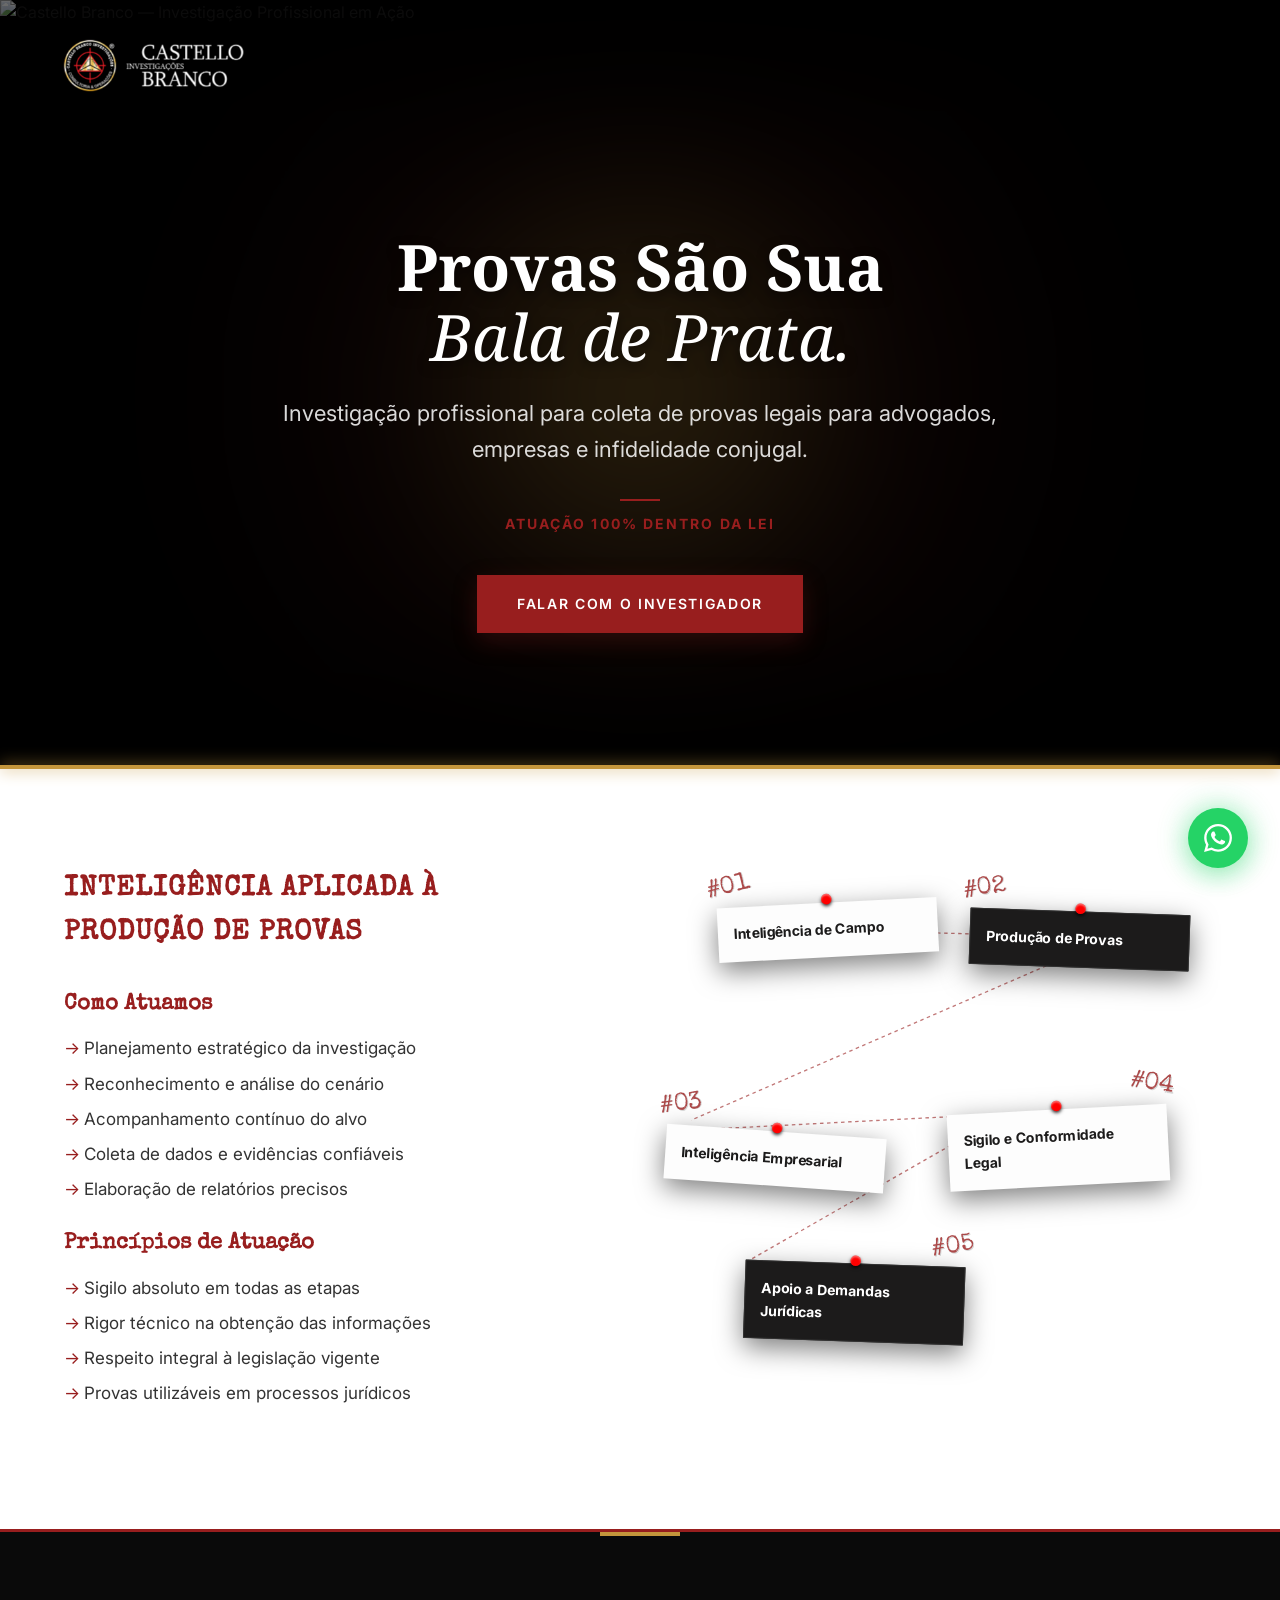
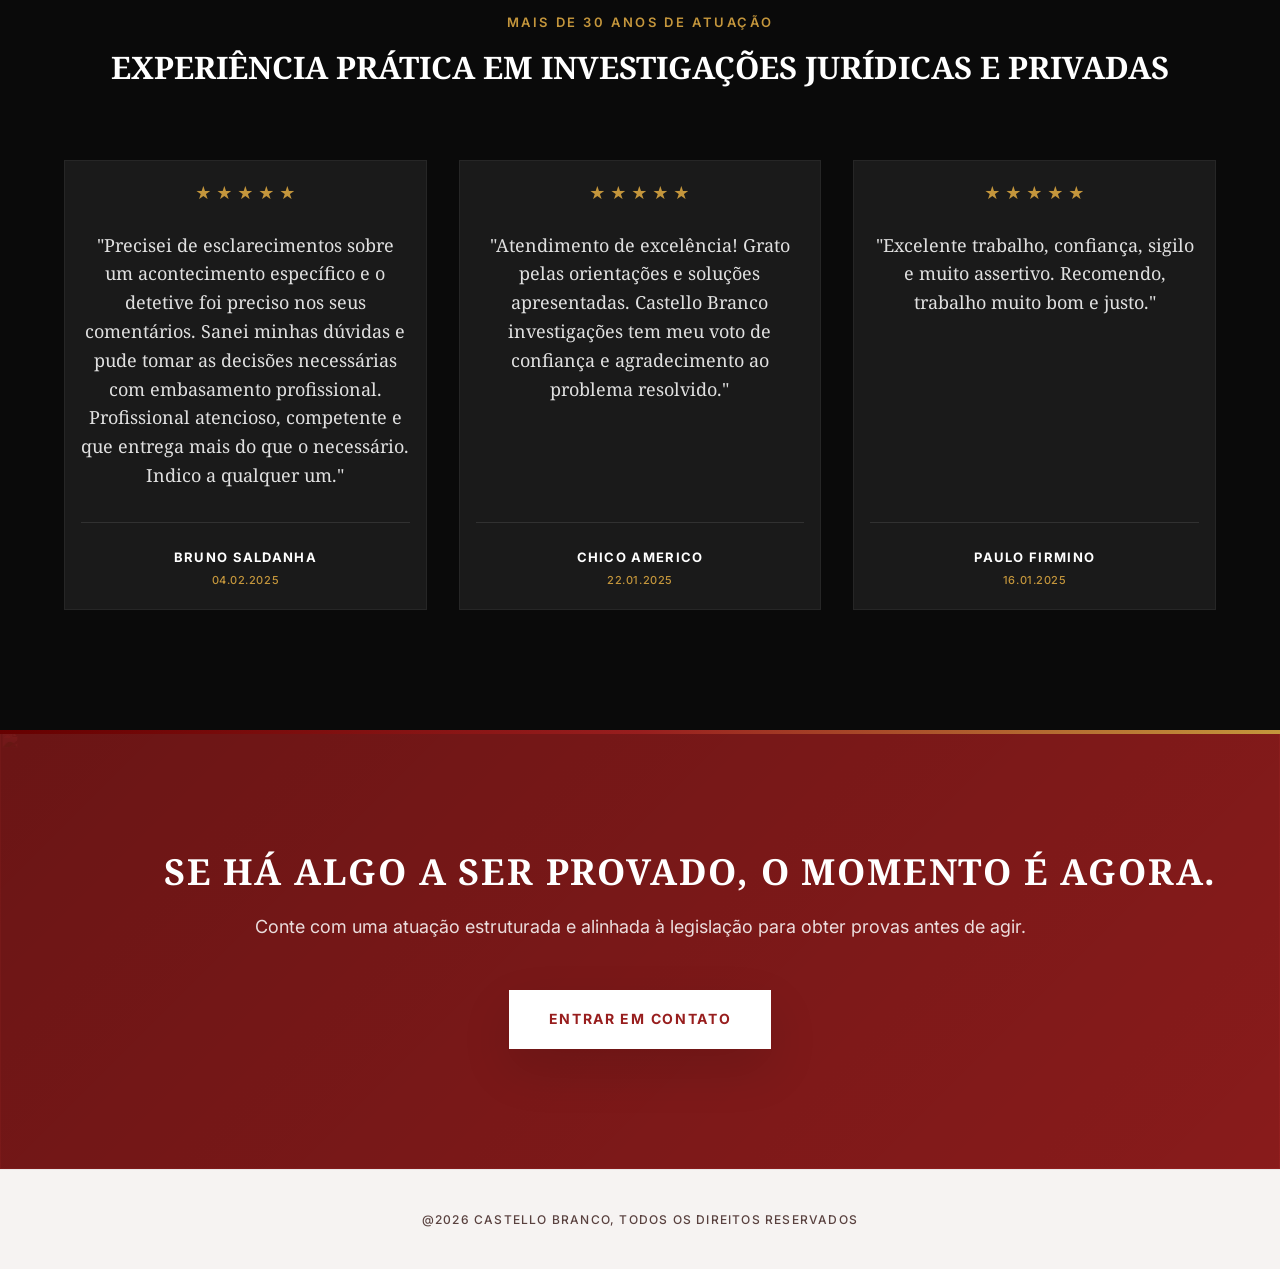
==== index.html @ 9b585720 "first commit" ====
<!DOCTYPE html>
<html lang="pt-BR">
<head>
  <meta charset="utf-8" />
  <meta name="viewport" content="width=device-width, initial-scale=1.0" />
  <title>Castle Branco — Detetive Particular</title>
  <meta name="description" content="Castle Branco — Investigações particulares com discrição, precisão e resultados. Detetive particular de alta performance." />

  <!-- Google Fonts -->
  <link rel="preconnect" href="https://fonts.googleapis.com" />
  <link rel="preconnect" href="https://fonts.gstatic.com" crossorigin />
  <link href="https://fonts.googleapis.com/css2?family=Noto+Serif:ital,wght@0,400;0,600;0,700;0,900;1,400;1,700&family=Inter:wght@400;500;600;700&family=Special+Elite&display=swap" rel="stylesheet" />

  <!-- Material Symbols -->
  <link href="https://fonts.googleapis.com/css2?family=Material+Symbols+Outlined:wght,FILL@100..700,0..1&display=swap" rel="stylesheet" />

  <!-- Favicon -->
  <link rel="icon" href="assets/images/Favicon.png" type="image/png" />

  <!-- Design System CSS -->
  <link rel="stylesheet" href="index.css" />
</head>
<body>

  <!-- ═══════════════════════════════════════════════════════
       NAVIGATION
       ═══════════════════════════════════════════════════════ -->
  <nav class="nav" id="main-nav">
    <a href="#" class="nav__logo">
      <img src="assets/images/Logo (Branca).png" alt="Castello Branco Investigações" height="51">
    </a>
  </nav>

  <!-- ═══════════════════════════════════════════════════════
       SEÇÃO 1 — HERO
       ═══════════════════════════════════════════════════════ -->
  <header class="hero" id="hero">
    <!-- Background Image -->
    <div class="hero__bg">
      <img 
        src="assets/images/Hero Gif.gif" 
        alt="Castello Branco — Investigação Profissional em Ação" 
      />
      <div class="hero__bg-gradient"></div>
    </div>

    <div class="hero__content">
      <div class="hero__glow"></div>
      <h1 class="hero__title">
        Provas São Sua<br/>
        <em>Bala de Prata.</em>
      </h1>

      <p class="hero__subtitle">
        Investigação profissional para coleta de provas legais para advogados, 
        empresas e infidelidade conjugal.
      </p>

      <div class="hero__disclaimer">
        <div class="hero__disclaimer-line"></div>
        <span class="hero__disclaimer-text">ATUAÇÃO 100% DENTRO DA LEI</span>
      </div>

      <div class="hero__actions">
        <a href="https://api.whatsapp.com/send?phone=5521999107007" target="_blank" class="btn btn--primary" id="hero-cta-primary">FALAR COM O INVESTIGADOR</a>
      </div>
    </div>
  </header>
  
  <div class="section-divider--gold section-divider"></div>

  <section class="solution" id="solution">
    <div class="container solution__container">
      <div class="solution__split">
        <!-- Left: Text Content -->
        <div class="solution__content reveal">
          <h2 class="solution__title-alt">Inteligência Aplicada à Produção de Provas</h2>
          
          <div class="solution__service-group">
            <h3 class="solution__subtitle">Como Atuamos</h3>
            <ul class="solution__list">
              <li>Planejamento estratégico da investigação</li>
              <li>Reconhecimento e análise do cenário</li>
              <li>Acompanhamento contínuo do alvo</li>
              <li>Coleta de dados e evidências confiáveis</li>
              <li>Elaboração de relatórios precisos</li>
            </ul>
          </div>

          <div class="solution__service-group">
            <h3 class="solution__subtitle">Princípios de Atuação</h3>
            <ul class="solution__list">
              <li>Sigilo absoluto em todas as etapas</li>
              <li>Rigor técnico na obtenção das informações</li>
              <li>Respeito integral à legislação vigente</li>
              <li>Provas utilizáveis em processos jurídicos</li>
            </ul>
          </div>
        </div>

        <!-- Right: Scaled Murder Board -->
        <div class="solution__board-wrapper reveal reveal-delay-1">
          <div class="murder-board murder-board--mini">
            <!-- Connecting Strings (SVG) -->
            <!-- Connecting Strings (SVG) -->
            <svg class="murder-board__svg">
              <line x1="20%" y1="50px" x2="80%" y2="60px" />  <!-- #01 -> #02 -->
              <line x1="80%" y1="60px" x2="-5%" y2="280px" /> <!-- #02 -> #03 (Approximating Card 3) -->
              <line x1="-5%" y1="280px" x2="60%" y2="260px" /> <!-- #03 -> #04 (Approximating Card 4) -->
              <line x1="60%" y1="260px" x2="10%" y2="430px" /> <!-- #04 -> #05 (Approximating Card 5) -->
            </svg>

            <!-- Evidence Card 1 -->
            <article class="evidence-card card-1">
              <div class="evidence-card__number">#01</div>
              <div class="evidence-card__pin"></div>
              <h3 class="feature-card__title">Inteligência de Campo</h3>
            </article>

            <!-- Evidence Card 2 -->
            <article class="evidence-card card-2 evidence-card--dark">
              <div class="evidence-card__number">#02</div>
              <div class="evidence-card__pin"></div>
              <h3 class="feature-card__title">Produção de Provas</h3>
            </article>

            <!-- Evidence Card 3 -->
            <article class="evidence-card card-3">
              <div class="evidence-card__number">#03</div>
              <div class="evidence-card__pin"></div>
              <h3 class="feature-card__title">Inteligência Empresarial</h3>
            </article>

            <!-- Evidence Card 4 -->
            <article class="evidence-card card-4">
              <div class="evidence-card__number">#04</div>
              <div class="evidence-card__pin"></div>
              <h3 class="feature-card__title">Sigilo e Conformidade Legal</h3>
            </article>

            <!-- Evidence Card 5 -->
            <article class="evidence-card card-5 evidence-card--dark evidence-card--num-right">
              <div class="evidence-card__number">#05</div>
              <div class="evidence-card__pin"></div>
              <h3 class="feature-card__title">Apoio a Demandas Jurídicas</h3>
            </article>
          </div>
        </div>
      </div>
    </div>
  </section>

  <!-- ═══════════════════════════════════════════════════════
       SEÇÃO 3 — PROVA SOCIAL
       ═══════════════════════════════════════════════════════ -->
  <section class="social-proof" id="social-proof">
    <div class="container">
      <header class="social-proof__header reveal">
        <span class="social-proof__eyebrow">MAIS DE 30 ANOS DE ATUAÇÃO</span>
        <h2 class="social-proof__title">EXPERIÊNCIA PRÁTICA EM INVESTIGAÇÕES JURÍDICAS E PRIVADAS</h2>
      </header>

      <div class="social-proof__grid" id="testimonial-grid">
        <!-- Testimonial 1 -->
        <article class="testimonial-card">
          <div class="testimonial-card__stars">
            <span class="testimonial-card__star">★</span>
            <span class="testimonial-card__star">★</span>
            <span class="testimonial-card__star">★</span>
            <span class="testimonial-card__star">★</span>
            <span class="testimonial-card__star">★</span>
          </div>
          <blockquote class="testimonial-card__quote">
            "Precisei de esclarecimentos sobre um acontecimento específico e o detetive foi preciso nos seus comentários. Sanei minhas dúvidas e pude tomar as decisões necessárias com embasamento profissional. Profissional atencioso, competente e que entrega mais do que o necessário. Indico a qualquer um."
          </blockquote>
          <footer class="testimonial-card__author">
            <div class="testimonial-card__name">BRUNO SALDANHA</div>
            <div class="testimonial-card__role">04.02.2025</div>
          </footer>
        </article>

        <!-- Testimonial 2 -->
        <article class="testimonial-card">
          <div class="testimonial-card__stars">
            <span class="testimonial-card__star">★</span>
            <span class="testimonial-card__star">★</span>
            <span class="testimonial-card__star">★</span>
            <span class="testimonial-card__star">★</span>
            <span class="testimonial-card__star">★</span>
          </div>
          <blockquote class="testimonial-card__quote">
            "Atendimento de excelência! Grato pelas orientações e soluções apresentadas. Castello Branco investigações tem meu voto de confiança e agradecimento ao problema resolvido."
          </blockquote>
          <footer class="testimonial-card__author">
            <div class="testimonial-card__name">CHICO AMERICO</div>
            <div class="testimonial-card__role">22.01.2025</div>
          </footer>
        </article>

        <!-- Testimonial 3 -->
        <article class="testimonial-card">
          <div class="testimonial-card__stars">
            <span class="testimonial-card__star">★</span>
            <span class="testimonial-card__star">★</span>
            <span class="testimonial-card__star">★</span>
            <span class="testimonial-card__star">★</span>
            <span class="testimonial-card__star">★</span>
          </div>
          <blockquote class="testimonial-card__quote">
            "Excelente trabalho, confiança, sigilo e muito assertivo. Recomendo, trabalho muito bom e justo."
          </blockquote>
          <footer class="testimonial-card__author">
            <div class="testimonial-card__name">PAULO FIRMINO</div>
            <div class="testimonial-card__role">16.01.2025</div>
          </footer>
        </article>
      </div>
    </div>
  </section>

  <!-- ═══════════════════════════════════════════════════════
       SEÇÃO 4 — CTA
       ═══════════════════════════════════════════════════════ -->
  <section class="cta" id="cta">
    <div class="cta__bg">
      <img 
        src="assets/hero-detective.png" 
        alt="" 
        aria-hidden="true" 
      />
    </div>
    <div class="cta__content reveal">
      <h2 class="cta__title">
        SE HÁ ALGO A SER PROVADO, O MOMENTO É AGORA.
      </h2>
      <p class="cta__subtitle body-lg">
        Conte com uma atuação estruturada e alinhada à legislação para obter provas antes de agir.
      </p>
      <a href="https://api.whatsapp.com/send?phone=5521999107007" target="_blank" class="btn btn--white" id="cta-initiate-btn">
        ENTRAR EM CONTATO
      </a>
    </div>
  </section>

  <!-- ═══════════════════════════════════════════════════════
       FOOTER
       ═══════════════════════════════════════════════════════ -->
  <div class="custom-cursor" id="custom-cursor">
    <div class="custom-cursor__dot"></div>
  </div>

  <footer class="footer">
    <div class="container">
      <div class="footer__inner">
        <div class="footer__copy">
          @2026 CASTELLO BRANCO, TODOS OS DIREITOS RESERVADOS
        </div>
      </div>
    </div>
  </footer>

  <!-- ═══════════════════════════════════════════════════════
       WHATSAPP FLOAT
       ═══════════════════════════════════════════════════════ -->
  <a href="https://api.whatsapp.com/send?phone=5521999107007" target="_blank" class="whatsapp-float" id="whatsapp-btn" aria-label="Contato via WhatsApp">
    <div class="whatsapp-float__glow"></div>
    <div class="whatsapp-float__btn">
      <svg viewBox="0 0 24 24">
        <path d="M17.472 14.382c-.297-.149-1.758-.867-2.03-.967-.273-.099-.471-.148-.67.15-.197.297-.767.966-.94 1.164-.173.199-.347.223-.644.075-.297-.15-1.255-.463-2.39-1.475-.883-.788-1.48-1.761-1.653-2.059-.173-.297-.018-.458.13-.606.134-.133.298-.347.446-.52.149-.174.198-.298.298-.497.099-.198.05-.371-.025-.52-.075-.149-.669-1.612-.916-2.207-.242-.579-.487-.5-.669-.51-.173-.008-.371-.01-.57-.01-.198 0-.52.074-.792.372-.272.297-1.04 1.016-1.04 2.479 0 1.462 1.065 2.875 1.213 3.074.149.198 2.096 3.2 5.077 4.487.709.306 1.262.489 1.694.625.712.227 1.36.195 1.871.118.571-.085 1.758-.719 2.006-1.413.248-.694.248-1.289.173-1.413-.074-.124-.272-.198-.57-.347m-5.421 7.403h-.004a9.87 9.87 0 01-5.031-1.378l-.361-.214-3.741.982.998-3.648-.235-.374a9.86 9.86 0 01-1.51-5.26c.001-5.45 4.436-9.884 9.888-9.884 2.64 0 5.122 1.03 6.988 2.898a9.825 9.825 0 012.893 6.994c-.003 5.45-4.437 9.884-9.885 9.884m8.413-18.297A11.815 11.815 0 0012.05 0C5.495 0 .16 5.335.157 11.892c0 2.096.547 4.142 1.588 5.945L.057 24l6.305-1.654a11.882 11.882 0 005.683 1.448h.005c6.554 0 11.89-5.335 11.893-11.893a11.821 11.821 0 00-3.48-8.413z"/>
      </svg>
    </div>
  </a>

  <!-- ═══════════════════════════════════════════════════════
       JAVASCRIPT — Scroll Reveal & Nav Shrink
       ═══════════════════════════════════════════════════════ -->
  <script>
    // ── Scroll Reveal (IntersectionObserver) ─────────────────
    const revealElements = document.querySelectorAll('.reveal');

    const revealObserver = new IntersectionObserver((entries) => {
      entries.forEach(entry => {
        if (entry.isIntersecting) {
          entry.target.classList.add('revealed');
          revealObserver.unobserve(entry.target);
        }
      });
    }, {
      threshold: 0.15,
      rootMargin: '0px 0px -60px 0px'
    });

    revealElements.forEach(el => revealObserver.observe(el));

    // ── Navbar behavior: Static at top ────────────────────────
    // Logic removed as per request to keep logo fixed at top of page body.
    // ── Custom Cursor Logic ──────────────────────────────────
    const cursor = document.getElementById('custom-cursor');
    const interactiveElements = document.querySelectorAll('a, button, .testimonial-card');

    document.addEventListener('mousemove', (e) => {
      cursor.style.left = e.clientX + 'px';
      cursor.style.top = e.clientY + 'px';
    });

    interactiveElements.forEach(el => {
      el.addEventListener('mouseenter', () => cursor.classList.add('active'));
      el.addEventListener('mouseleave', () => cursor.classList.remove('active'));
    });
  </script>

</body>
</html>
---- index.css ----
/* ═══════════════════════════════════════════════════════════
   CASTLE BRANCO — Elite Investigation System
   Design Tokens · Utilities · Components · Animations
   ═══════════════════════════════════════════════════════════ */

/* ── Google Fonts ─────────────────────────────────────────── */
@import url('https://fonts.googleapis.com/css2?family=Noto+Serif:ital,wght@0,400;0,600;0,700;0,900;1,400;1,700&family=Inter:wght@400;500;600;700&display=swap');

/* ── CSS Custom Properties (Design Tokens) ────────────────── */
:root {
  /* Surface & Background */
  --surface:                 #fcf9f8;
  --surface-dim:             #dcd9d9;
  --surface-bright:          #fcf9f8;
  --surface-container-lowest:#ffffff;
  --surface-container-low:   #f6f3f2;
  --surface-container:       #f0eded;
  --surface-container-high:  #eae7e7;
  --surface-container-highest:#e5e2e1;
  --background:              #fcf9f8;

  /* On-Surface */
  --on-surface:              #1c1b1b;
  --on-surface-variant:      #59413f;
  --on-background:           #1c1b1b;

  /* Inverse */
  --inverse-surface:         #313030;
  --inverse-on-surface:      #f3f0ef;
  --inverse-primary:         #ffb3ac;

  /* Outline */
  --outline:                 #8c706e;
  --outline-variant:         #e0bfbb;

  /* Primary */
  --primary:                 #76000a;
  --on-primary:              #ffffff;
  --primary-container:       #981e1e;
  --on-primary-container:    #ffaaa2;
  --surface-tint:            #ae2f2c;

  /* Secondary (Gold) */
  --secondary:               #7c5800;
  --on-secondary:            #ffffff;
  --secondary-container:     #fdca6a;
  --on-secondary-container:  #765300;
  --gold-accent:             #C4963C;

  /* Tertiary */
  --tertiary:                #730b05;
  --on-tertiary:             #ffffff;
  --tertiary-container:      #942519;
  --on-tertiary-container:   #ffab9e;
  --tertiary-deep:           #660000;

  /* Error */
  --error:                   #ba1a1a;
  --on-error:                #ffffff;

  /* Typography */
  --font-serif:              'Noto Serif', Georgia, serif;
  --font-sans:               'Inter', system-ui, -apple-system, sans-serif;

  /* Spacing */
  --base:                    8px;
  --section-gap:             80px;
  --container-max:           1200px;
  --gutter:                  24px;
  --margin-sm:               16px;
  --margin-md:               32px;

  /* Shapes */
  --rounded-sm:              0.125rem;
  --rounded:                 0.25rem;
  --rounded-md:              0.375rem;
  --rounded-lg:              0.5rem;
  --rounded-xl:              0.75rem;
  --rounded-full:            9999px;

  /* Shadows */
  --shadow-card:             0 4px 20px rgba(0,0,0,0.05);
  --shadow-elevated:         0 8px 40px rgba(0,0,0,0.08);
  --shadow-hero:             0 20px 50px rgba(0,0,0,0.12);
}

/* ── Base Reset & Defaults ────────────────────────────────── */
*,
*::before,
*::after {
  margin: 0;
  padding: 0;
  box-sizing: border-box;
}

html {
  scroll-behavior: smooth;
  font-size: 16px;
  -webkit-font-smoothing: antialiased;
  -moz-osx-font-smoothing: grayscale;
}

body {
  font-family: var(--font-sans);
  font-size: 16px;
  font-weight: 400;
  line-height: 1.6;
  color: var(--on-background);
  background-color: var(--background);
  overflow-x: hidden;
}

img {
  max-width: 100%;
  height: auto;
  display: block;
}

a {
  text-decoration: none;
  color: inherit;
  transition: color 0.2s ease;
}

ul, ol {
  list-style: none;
}

/* ── Typography Scale ─────────────────────────────────────── */
.headline-xl {
  font-family: var(--font-serif);
  font-size: 48px;
  font-weight: 700;
  line-height: 1.2;
  letter-spacing: -0.02em;
}

.headline-lg {
  font-family: var(--font-serif);
  font-size: 32px;
  font-weight: 700;
  line-height: 1.3;
  letter-spacing: -0.01em;
}

.headline-md {
  font-family: var(--font-serif);
  font-size: 24px;
  font-weight: 600;
  line-height: 1.4;
}

.body-lg {
  font-family: var(--font-sans);
  font-size: 18px;
  font-weight: 400;
  line-height: 1.6;
}

.body-md {
  font-family: var(--font-sans);
  font-size: 16px;
  font-weight: 400;
  line-height: 1.6;
}

.label-lg {
  font-family: var(--font-sans);
  font-size: 14px;
  font-weight: 600;
  line-height: 1.2;
  letter-spacing: 0.05em;
}

.label-md {
  font-family: var(--font-sans);
  font-size: 12px;
  font-weight: 500;
  line-height: 1.2;
}

/* ── Layout Container ─────────────────────────────────────── */
.container {
  width: 100%;
  max-width: var(--container-max);
  margin: 0 auto;
  padding: 0 var(--gutter);
}

/* ── Navigation ───────────────────────────────────────────── */
.nav {
  position: absolute; /* Static at the top, scrolls with page */
  top: 0;
  left: 0;
  width: 100%;
  z-index: 100;
  display: flex;
  align-items: center;
  justify-content: flex-start; /* Logo on the left */
  padding: 40px 64px;
  background: transparent;
  transition: all 0.4s cubic-bezier(0.4, 0, 0.2, 1);
  pointer-events: none;
}

.nav__logo {
  pointer-events: auto;
}



.nav__logo img {
  display: block;
  height: 51px; /* Increased size by 3px */
  width: auto;
  transition: height 0.3s ease;
}



/* ── Section Divider ──────────────────────────────────────── */
.section-divider {
  width: 100%;
  height: 4px; /* More height */
  background: var(--gold-accent); /* Solid gold for maximum visibility */
  opacity: 1;
  margin: 0;
  position: relative;
  z-index: 50; /* Higher z-index */
  box-shadow: 0 0 15px var(--gold-accent); /* Strong glow */
}

.section-divider--gold {
  background: var(--gold-accent);
}

/* ── HERO Section ─────────────────────────────────────────── */
.hero {
  position: relative;
  min-height: 85vh; /* Reduced height */
  display: flex;
  align-items: center;
  justify-content: center;
  padding-top: 100px;
  overflow: hidden;
  background: #000; /* Test: Black background */
}

.hero__bg {
  position: absolute;
  inset: 0;
  z-index: 0;
}

.hero__bg img {
  width: 100%;
  height: 100%;
  object-fit: cover;
  object-position: center 25%;
  opacity: 0.6; /* Increased visibility */
  filter: grayscale(40%) brightness(0.7); /* Subtle color depth and better contrast */
}

.hero__bg-gradient {
  position: absolute;
  inset: 0;
  background: linear-gradient(180deg, transparent 0%, #000 100%);
  z-index: 1;
}

.hero__content {
  position: relative;
  z-index: 10;
  max-width: 900px;
  margin: 0 auto;
  text-align: center;
  padding: 0 var(--gutter);
}

.hero__glow {
  position: absolute;
  top: 40%;
  left: 50%;
  transform: translate(-50%, -50%);
  width: 140%;
  height: 140%;
  background: radial-gradient(
    circle, 
    rgba(196, 150, 60, 0.22) 0%, 
    rgba(152, 30, 30, 0.05) 45%, 
    transparent 80%
  );
  pointer-events: none;
  z-index: -1;
  filter: blur(60px);
  animation: flame-flicker 4s infinite alternate ease-in-out;
}

@keyframes flame-flicker {
  0% { opacity: 0.6; transform: translate(-50%, -50%) scale(1); }
  30% { opacity: 0.9; transform: translate(-51%, -49%) scale(1.05); }
  60% { opacity: 0.5; transform: translate(-49%, -51%) scale(0.95); }
  100% { opacity: 0.8; transform: translate(-50%, -50%) scale(1.02); }
}

.hero__eyebrow {
  display: inline-block;
  font-family: var(--font-sans);
  font-size: 13px;
  font-weight: 600;
  letter-spacing: 0.3em;
  text-transform: uppercase;
  color: var(--primary);
  margin-bottom: 24px;
  opacity: 0;
  animation: fadeInUp 0.8s ease forwards;
  animation-delay: 0.2s;
}

.hero__title {
  font-family: var(--font-serif);
  font-size: clamp(32px, 5vw, 64px); /* Decreased size */
  font-weight: 700;
  line-height: 1.1;
  color: #ffffff; /* White for contrast */
  margin-bottom: 24px;
  opacity: 0;
  animation: fadeInUp 0.8s ease forwards;
  animation-delay: 0.4s;
  text-shadow: 0 4px 12px rgba(0,0,0,0.5);
}

.hero__title em {
  font-style: italic;
  font-weight: 400;
}

.hero__subtitle {
  max-width: 720px; /* Wider for larger font */
  margin: 0 auto 32px;
  font-family: var(--font-sans);
  font-size: 22px; /* Increased size */
  line-height: 1.6;
  color: rgba(255, 255, 255, 0.85);
  opacity: 0;
  animation: fadeInUp 0.8s ease forwards;
  animation-delay: 0.6s;
}

.hero__disclaimer {
  display: flex;
  flex-direction: column;
  align-items: center;
  gap: 12px;
  margin-bottom: 40px;
  opacity: 0;
  animation: fadeInUp 0.8s ease forwards;
  animation-delay: 0.7s;
}

.hero__disclaimer-line {
  width: 40px;
  height: 2px;
  background: var(--primary-container);
}

.hero__disclaimer-text {
  font-family: var(--font-sans);
  font-size: 14px; /* Increased size */
  font-weight: 700;
  letter-spacing: 0.15em;
  color: var(--primary-container);
  text-transform: uppercase;
}

.hero__actions {
  display: flex;
  justify-content: center;
  gap: 24px;
  flex-wrap: wrap;
  opacity: 0;
  animation: fadeInUp 0.8s ease forwards;
  animation-delay: 0.8s;
}

.hero__decorators {
  position: absolute;
  bottom: 80px;
  left: 50%;
  transform: translateX(-50%);
  display: flex;
  gap: 8px;
  opacity: 0.3;
  z-index: 10;
}

.hero__decorator-bar {
  width: 3px;
  background: var(--primary);
}

.hero__decorator-bar:nth-child(1) { height: 48px; }
.hero__decorator-bar:nth-child(2) { height: 32px; background: var(--outline); }
.hero__decorator-bar:nth-child(3) { height: 64px; }

/* ── Buttons ──────────────────────────────────────────────── */
.btn {
  display: inline-flex;
  align-items: center;
  justify-content: center;
  font-family: var(--font-sans);
  font-size: 14px;
  font-weight: 600;
  letter-spacing: 0.12em;
  text-transform: uppercase;
  padding: 18px 40px;
  border: none;
  cursor: pointer;
  transition: all 0.3s ease;
}

.btn--primary {
  background: var(--primary-container);
  color: var(--on-primary);
  box-shadow: 0 8px 24px rgba(152,30,30,0.25);
}

.btn--primary:hover {
  background: var(--primary);
  box-shadow: 0 12px 32px rgba(152,30,30,0.35);
  transform: translateY(-2px);
}

.btn--outline {
  background: transparent;
  color: var(--on-surface);
  border: 1px solid var(--outline);
}

.btn--outline:hover {
  background: var(--surface-container-high);
  border-color: var(--on-surface);
}

.btn--gold {
  background: var(--gold-accent);
  color: #ffffff;
  box-shadow: 0 8px 24px rgba(196,150,60,0.25);
}

.btn--gold:hover {
  background: var(--secondary);
  transform: translateY(-2px);
}

.btn--white {
  background: #ffffff;
  color: var(--primary-container);
  font-weight: 700;
  box-shadow: var(--shadow-hero);
}

.btn--white:hover {
  background: var(--surface-container);
  transform: translateY(-2px);
}

/* ── MURDER BOARD (Solution) Section ──────────────────────── */
.solution {
  padding: 80px 0;
  background: #ffffff; /* Switched to white per reference image */
  position: relative;
  overflow: hidden;
}

.solution__container {
  position: relative;
  z-index: 5;
}

.solution__split {
  display: grid;
  grid-template-columns: 1fr 1.2fr;
  gap: 60px;
  align-items: center;
}

.solution__content {
  padding-right: 40px;
}

.solution__title-alt {
  font-family: 'Special Elite', cursive; /* Match EVIDÊNCIA stamp font */
  font-size: 28px; /* Reduced by 4px */
  font-weight: 700;
  color: var(--primary-container);
  margin-bottom: 32px;
  text-transform: uppercase;
  letter-spacing: 1px;
}

.solution__service-group {
  margin-bottom: 24px;
}

.solution__subtitle {
  font-family: 'Special Elite', cursive; /* Match main title font */
  font-size: 22px; /* Increased by 3px */
  font-weight: 700;
  color: var(--primary-container);
  margin-bottom: 12px;
  display: flex;
  align-items: center;
  gap: 10px;
}

.solution__list {
  list-style: none;
  padding-left: 0;
}

.solution__list li {
  color: #333333; /* Dark grey for contrast on white background */
  font-size: 17px; /* Increased by 2px */
  margin-bottom: 8px;
  position: relative;
  padding-left: 20px;
}

.solution__list li::before {
  content: "→";
  position: absolute;
  left: 0;
  color: var(--primary-container);
}

.solution__board-wrapper {
  position: relative;
  height: 600px;
}

.murder-board--mini {
  height: 600px;
  transform: scale(0.88); /* Increased slightly as requested */
  transform-origin: center right;
}

.murder-board--mini .evidence-card {
  width: 250px;
  padding: 18px;
}

.murder-board--mini .feature-card__title {
  font-size: 16px;
}

/* Position overrides for MINI board layout */
.murder-board--mini .card-1 { top: 20px; left: 5%; }
.murder-board--mini .card-2 { top: 30px; right: 5%; }
.murder-board--mini .card-3 { top: 280px; left: -5%; }
.murder-board--mini .card-4 { top: 255px; left: 70%; transform: translateX(-50%) rotate(-3deg); }
.murder-board--mini .card-5 { top: 430px; left: 10%; transform: rotate(2deg); }

.murder-board--mini .card-4:hover {
  transform: translateX(-50%) scale(1.05) rotate(0deg) !important;
}

.evidence-card--num-right .evidence-card__number {
  left: auto !important;
  right: -10px !important;
}

/* STAMP EFFECT */
.stamp-evidence {
  position: absolute;
  bottom: 80px;
  right: -5%; /* Moved further right */
  font-family: 'Special Elite', cursive;
  font-size: 48px;
  color: #981E1E;
  border: 4px solid #981E1E;
  padding: 10px 20px;
  transform: rotate(12deg); /* Left up, Right down */
  opacity: 0.9;
  user-select: none;
  mix-blend-mode: multiply;
}

.stamp-drip {
  position: absolute;
  top: 100%;
  left: 20%;
  width: 4px;
  height: 40px;
  background: #981E1E;
  filter: blur(1px);
  opacity: 0.8;
  box-shadow: 20px 10px 0 #981E1E, 50px 5px 0 #981E1E;
}

.murder-board__svg {
  position: absolute;
  top: 0;
  left: 0;
  width: 100%;
  height: 100%;
  pointer-events: none;
  z-index: 1;
}

.murder-board__svg line {
  stroke: #981E1E; /* Red string color */
  stroke-width: 1.5;
  stroke-dasharray: 4;
  opacity: 0.6;
}

.evidence-card {
  position: absolute;
  background: #fdfdfd;
  padding: 24px;
  width: 280px;
  box-shadow: 0 10px 30px rgba(0,0,0,0.5), 0 0 0 1px rgba(255,255,255,0.05);
  z-index: 10;
  transition: transform 0.3s ease, z-index 0.3s ease;
  cursor: default;
}

.evidence-card:hover {
  transform: scale(1.05) rotate(0deg) !important;
  z-index: 50;
}

.evidence-card--dark {
  background: #1c1b1b;
  border: 1px solid #333;
}

.evidence-card--dark .feature-card__title,
.evidence-card--dark .feature-card__desc {
  color: #fff;
}

.evidence-card__pin {
  position: absolute;
  top: -10px;
  left: 50%;
  transform: translateX(-50%);
  width: 12px;
  height: 12px;
  background: #ff0000;
  border-radius: 50%;
  box-shadow: 0 2px 4px rgba(0,0,0,0.8), inset 0 2px 2px rgba(255,255,255,0.4);
  z-index: 15;
}

.evidence-card__number {
  position: absolute;
  top: -45px;
  left: -10px;
  font-family: 'Special Elite', cursive;
  font-size: 28px;
  color: var(--primary-container);
  opacity: 0.8;
  transform: rotate(-12deg);
  pointer-events: none;
  text-shadow: 1px 1px 0px rgba(0,0,0,0.2);
}

.evidence-clipping {
  position: absolute;
  background: #fff;
  padding: 12px;
  box-shadow: var(--shadow-elevated);
  z-index: 5;
  filter: sepia(0.15) contrast(1.1);
  transition: transform 0.3s ease;
}

.evidence-clipping img {
  display: block;
  width: 100%;
  height: auto;
}

/* Position overrides for the board layout */
.card-1 { top: 40px; left: 6%; transform: rotate(-3deg); }
.card-2 { top: 60px; right: 10%; transform: rotate(2deg); }
.card-3 { top: 320px; left: 4%; transform: rotate(4deg); } /* Further left */
.card-4 { top: 300px; left: 45%; transform: translateX(-50%) rotate(-3deg); } /* Synced rotation */

.card-4 .evidence-card__number {
  left: auto;
  right: -10px;
  transform: rotate(12deg);
}

.card-4:hover {
  transform: translateX(-50%) scale(1.05) rotate(0deg) !important;
}

.clipping-1 { 
  bottom: 40px; 
  right: -2%; /* Further right */
  transform: rotate(3deg); 
  width: 440px; /* Slightly larger */
}
.clipping-2 { top: 220px; left: 45%; transform: rotate(5deg); width: 160px; }

@media (max-width: 1024px) {
  .murder-board {
    height: auto;
    display: flex;
    flex-wrap: wrap;
    gap: 40px;
    justify-content: center;
    padding: 40px 0;
  }
  .evidence-card, .evidence-clipping {
    position: static;
    transform: none !important;
  }
  .murder-board__svg { display: none; }
}

/* ── PROVA SOCIAL Section ─────────────────────────────────── */
.social-proof {
  padding: var(--section-gap) 0;
  background: #0a0a0a; /* Ultra dark background like image 1 methodology */
  border-top: 3px solid var(--primary-container);
  position: relative;
  color: #ffffff;
}

.social-proof::before {
  content: '';
  position: absolute;
  top: 0;
  left: 50%;
  transform: translateX(-50%);
  width: 80px;
  height: 4px;
  background: var(--gold-accent);
}

.social-proof__header {
  text-align: center;
  margin-bottom: 64px;
  display: block; /* Remove flex from previous version */
}

.social-proof__eyebrow {
  display: block;
  font-family: var(--font-sans);
  font-size: 13px;
  font-weight: 600;
  letter-spacing: 0.2em;
  text-transform: uppercase;
  color: var(--gold-accent);
  margin-bottom: 16px;
}

.social-proof__title {
  font-family: var(--font-serif);
  font-size: clamp(15px, 3vw, 31px); /* Reduced by another 4px */
  font-weight: 700;
  line-height: 1.2;
  color: #ffffff;
}



.social-proof__grid {
  display: grid;
  grid-template-columns: repeat(3, 1fr);
  gap: 32px;
  padding: 10px 0 40px;
}

.testimonial-card {
  background: #1a1a1a;
  padding: 20px 16px;
  border: 1px solid rgba(255,255,255,0.05);
  display: flex;
  flex-direction: column;
  align-items: center;
  text-align: center;
  position: relative;
  transition: transform 0.3s ease, border-color 0.3s ease;
  min-height: 260px;
}

@media (max-width: 1024px) {
  .social-proof__grid {
    grid-template-columns: repeat(2, 1fr);
  }
}

@media (max-width: 768px) {
  .social-proof__grid {
    grid-template-columns: 1fr;
  }
}

.testimonial-card:hover {
  transform: translateY(-8px);
  border-color: var(--primary-container);
}

.testimonial-card__stars {
  display: flex;
  gap: 4px;
  margin-bottom: 20px;
  justify-content: center;
}

.testimonial-card__star {
  color: var(--gold-accent);
  font-size: 14px;
}

.testimonial-card__quote {
  font-family: var(--font-serif);
  font-size: 16px;
  font-weight: 400;
  line-height: 1.6;
  color: #e0e0e0;
  margin-bottom: 24px;
}

.testimonial-card__author {
  margin-top: auto;
  padding-top: 20px;
  border-top: 1px solid rgba(255,255,255,0.1);
  width: 100%;
}

.testimonial-card__name {
  font-family: var(--font-sans);
  font-size: 13px;
  font-weight: 700;
  letter-spacing: 0.1em;
  text-transform: uppercase;
  color: #ffffff;
  margin-bottom: 4px;
}

.testimonial-card__role {
  font-size: 11px;
  font-weight: 500;
  text-transform: uppercase;
  letter-spacing: 0.05em;
  color: var(--gold-accent);
}



.testimonial-card__stars {
  display: flex;
  gap: 4px;
  margin-bottom: 24px;
  justify-content: center;
}

.testimonial-card__star {
  color: var(--gold-accent);
  font-size: 16px;
}

.testimonial-card__quote {
  font-family: var(--font-serif);
  font-size: 18px;
  font-weight: 400;
  line-height: 1.6;
  color: #e0e0e0;
  margin-bottom: 32px;
}

.testimonial-card__author {
  margin-top: auto;
  padding-top: 24px;
  border-top: 1px solid rgba(255,255,255,0.1);
  width: 100%;
}

.testimonial-card__name {
  font-family: var(--font-sans);
  font-size: 13px;
  font-weight: 700;
  letter-spacing: 0.1em;
  text-transform: uppercase;
  color: #ffffff;
  margin-bottom: 4px;
}

.testimonial-card__role {
  font-size: 11px;
  font-weight: 500;
  text-transform: uppercase;
  letter-spacing: 0.05em;
  color: var(--gold-accent);
}

/* ── CTA Section ──────────────────────────────────────────── */
.cta {
  position: relative;
  padding: calc(var(--section-gap) * 1.5) 0;
  overflow: hidden;
}

.cta::before {
  content: '';
  position: absolute;
  top: 0;
  left: 0;
  width: 100%;
  height: 4px;
  background: linear-gradient(90deg, var(--tertiary-deep), var(--primary-container), var(--gold-accent));
  z-index: 20;
}

.cta__bg {
  position: absolute;
  inset: 0;
  background: var(--primary-container);
  z-index: 0;
}

.cta__bg::after {
  content: '';
  position: absolute;
  inset: 0;
  background: linear-gradient(135deg, rgba(0,0,0,0.3) 0%, rgba(0,0,0,0.1) 100%);
}

.cta__bg img {
  width: 100%;
  height: 100%;
  object-fit: cover;
  mix-blend-mode: overlay;
  opacity: 0.2;
}

.cta__content {
  position: relative;
  z-index: 10;
  max-width: 1000px; /* Increased to allow single line */
  margin: 0 auto;
  text-align: center;
  color: #ffffff;
  padding: 0 var(--gutter);
}

.cta__title {
  font-family: var(--font-serif);
  font-size: clamp(20px, 3.5vw, 36px); /* Reduced to fit in one line */
  font-weight: 700;
  line-height: 1.2;
  margin-bottom: 20px;
  text-transform: uppercase;
  letter-spacing: 0.05em;
  white-space: nowrap; /* Force one line */
}

@media (max-width: 768px) {
  .cta__title {
    white-space: normal; /* Allow wrapping on small screens */
  }
}

.cta__subtitle {
  font-size: 18px;
  line-height: 1.6;
  opacity: 0.85;
  margin-bottom: 48px;
}

/* ── Custom Crosshair Cursor ───────────────────────────────── */
body {
  cursor: none;
}

a, button, [role="button"] {
  cursor: none;
}

.custom-cursor {
  position: fixed;
  width: 24px;
  height: 24px;
  border: 1px solid var(--primary-container);
  border-radius: 50%;
  pointer-events: none;
  z-index: 9999;
  left: -100px;
  top: -100px;
  transform: translate(-50%, -50%);
  display: flex;
  align-items: center;
  justify-content: center;
  transition: transform 0.1s ease-out, width 0.3s ease, height 0.3s ease, background-color 0.3s ease;
  filter: drop-shadow(0 0 2px rgba(0,0,0,0.5)); /* Ensures visibility on dark backgrounds */
}

/* Crosshair lines */
.custom-cursor::before,
.custom-cursor::after {
  content: '';
  position: absolute;
  background: var(--primary-container);
  opacity: 0.8;
}

.custom-cursor::before {
  width: 32px;
  height: 1px;
}

.custom-cursor::after {
  width: 1px;
  height: 32px;
}

.custom-cursor__dot {
  width: 4px;
  height: 4px;
  background: var(--primary-container);
  border-radius: 50%;
  z-index: 2;
}

/* Hover state */
.custom-cursor.active {
  width: 48px;
  height: 48px;
  background: rgba(152, 30, 30, 0.1);
  transform: translate(-50%, -50%) rotate(45deg);
}

@media (max-width: 1024px) {
  body, a, button {
    cursor: auto;
  }
  .custom-cursor {
    display: none;
  }
}

/* ── Footer ───────────────────────────────────────────────── */
.footer {
  background: var(--surface-container-low);
  border-top: 1px solid var(--surface-container-high);
}

.footer__inner {
  display: flex;
  justify-content: center;
  align-items: center;
  padding: 40px 0;
}

.footer__copy {
  font-size: 12px;
  font-weight: 500;
  letter-spacing: 0.1em;
  text-transform: uppercase;
  color: var(--on-surface-variant);
  text-align: center;
}

/* ── WhatsApp Float Button ────────────────────────────────── */
.whatsapp-float {
  position: fixed;
  bottom: 32px;
  right: 32px;
  z-index: 200;
}

.whatsapp-float__glow {
  position: absolute;
  inset: 0;
  background: #25D366;
  border-radius: 50%;
  filter: blur(16px);
  opacity: 0.4;
  transition: filter 0.3s ease;
}

.whatsapp-float:hover .whatsapp-float__glow {
  filter: blur(24px);
}

.whatsapp-float__btn {
  position: relative;
  width: 60px;
  height: 60px;
  background: #25D366;
  border-radius: 50%;
  display: flex;
  align-items: center;
  justify-content: center;
  color: #ffffff;
  box-shadow: 0 8px 24px rgba(37,211,102,0.3);
  transition: transform 0.3s ease;
}

.whatsapp-float:hover .whatsapp-float__btn {
  transform: scale(1.1);
}

.whatsapp-float__btn svg {
  width: 28px;
  height: 28px;
  fill: currentColor;
}

.whatsapp-float__tooltip {
  position: absolute;
  right: 72px;
  top: 50%;
  transform: translateY(-50%);
  background: #ffffff;
  padding: 8px 16px;
  box-shadow: var(--shadow-elevated);
  white-space: nowrap;
  font-size: 13px;
  font-weight: 600;
  color: var(--on-surface);
  opacity: 0;
  pointer-events: none;
  transition: opacity 0.3s ease;
}

.whatsapp-float:hover .whatsapp-float__tooltip {
  opacity: 1;
}

/* ── Animations ───────────────────────────────────────────── */
@keyframes fadeInUp {
  from {
    opacity: 0;
    transform: translateY(30px);
  }
  to {
    opacity: 1;
    transform: translateY(0);
  }
}

@keyframes fadeIn {
  from { opacity: 0; }
  to { opacity: 1; }
}

/* Scroll-triggered reveal */
.reveal {
  opacity: 0;
  transform: translateY(40px);
  transition: opacity 0.8s ease, transform 0.8s ease;
}

.reveal.revealed {
  opacity: 1;
  transform: translateY(0);
}

.reveal-delay-1 { transition-delay: 0.15s; }
.reveal-delay-2 { transition-delay: 0.3s; }
.reveal-delay-3 { transition-delay: 0.45s; }

/* ── Responsive ───────────────────────────────────────────── */
@media (max-width: 1024px) {
  .solution__grid {
    grid-template-columns: 1fr;
    gap: 48px;
  }

  .solution__text {
    padding-right: 0;
  }

  .solution__visual {
    height: 400px;
  }

  .social-proof__grid {
    grid-template-columns: 1fr;
  }
}

@media (max-width: 768px) {
  :root {
    --section-gap: 56px;
  }

  .nav {
    padding: 8px 20px;
    width: 95%;
  }

  .hero__title {
    font-size: clamp(32px, 8vw, 56px);
  }

  .hero__actions {
    flex-direction: column;
    align-items: center;
  }

  .btn {
    width: 100%;
    max-width: 320px;
  }

  .social-proof__header {
    flex-direction: column;
    align-items: flex-start;
  }

  .testimonial-card {
    padding: 32px;
  }

  .testimonial-card__quote {
    font-size: 18px;
  }

  .footer__inner {
    flex-direction: column;
    text-align: center;
  }

  .solution__stat {
    position: relative;
    bottom: auto;
    left: auto;
    margin-top: 24px;
  }

  .solution__title {
    font-size: 28px;
  }

  .social-proof__title {
    font-size: 28px;
  }

  .cta__title {
    font-size: 28px;
  }

  .whatsapp-float {
    bottom: 20px;
    right: 20px;
  }

  .whatsapp-float__btn {
    width: 52px;
    height: 52px;
  }

  .whatsapp-float__btn svg {
    width: 24px;
    height: 24px;
  }
}
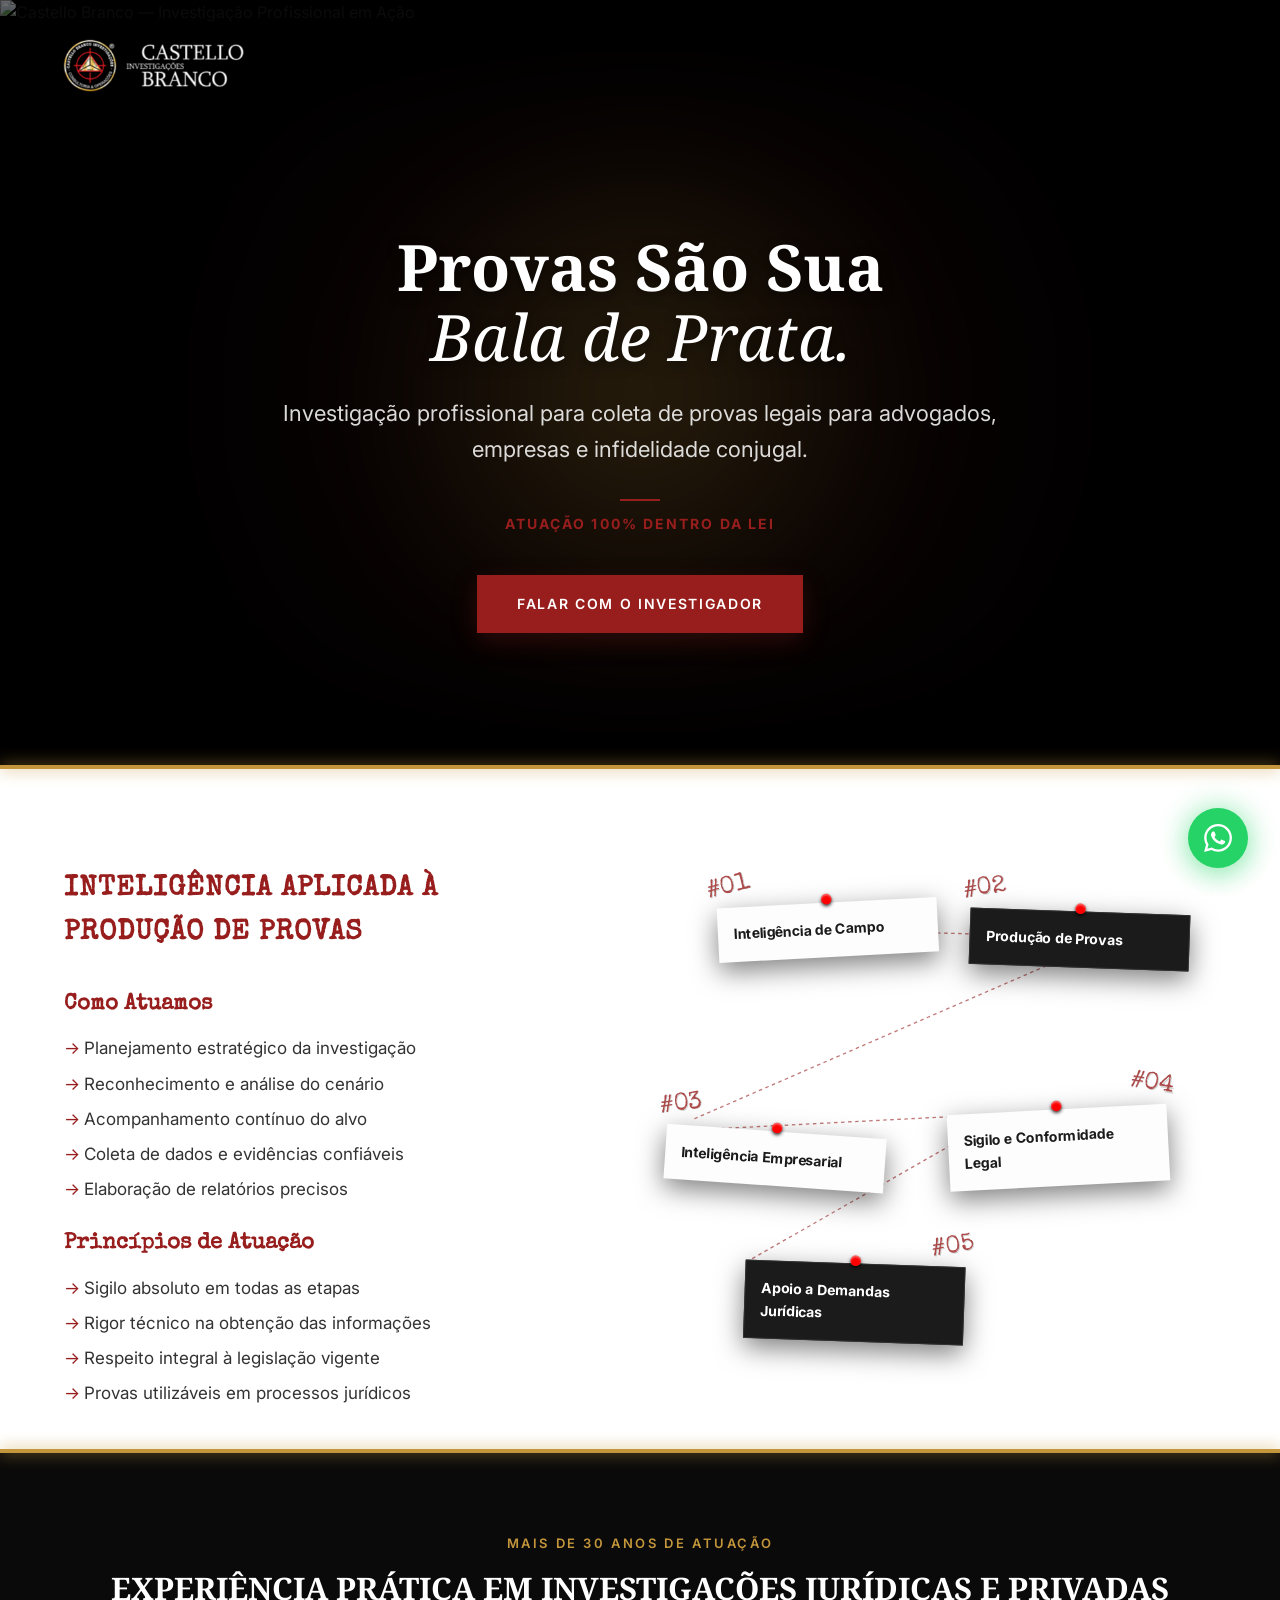
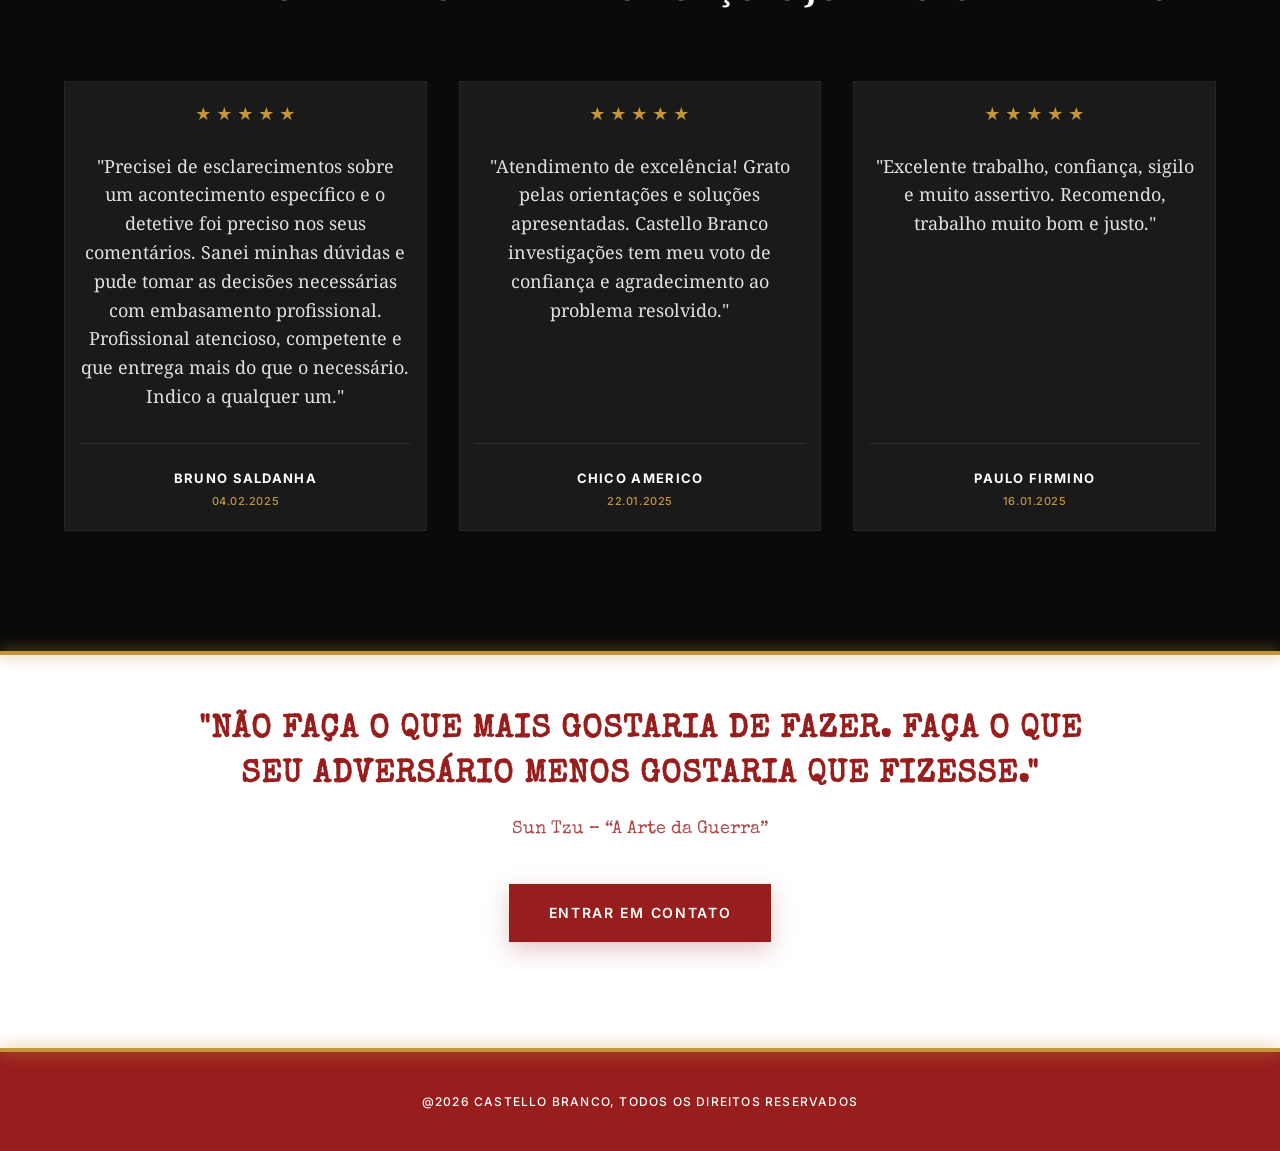
==== commit 5450c976: "feat: finalize landing page, move design system to assets, and cleanup unused references and images" ====
--- a/index.html
+++ b/index.html
@@ -22,9 +22,25 @@
 </head>
 <body>
 
-  <!-- ═══════════════════════════════════════════════════════
-       NAVIGATION
-       ═══════════════════════════════════════════════════════ -->
+  <div class="custom-cursor" id="custom-cursor">
+    <div class="custom-cursor__dot"></div>
+  </div>
+
+  <a href="https://api.whatsapp.com/send?phone=5521999107007" target="_blank" class="whatsapp-float" id="whatsapp-btn" aria-label="Contato via WhatsApp">
+    <div class="whatsapp-float__glow"></div>
+    <div class="whatsapp-float__btn">
+      <svg viewBox="0 0 24 24">
+        <path d="M17.472 14.382c-.297-.149-1.758-.867-2.03-.967-.273-.099-.471-.148-.67.15-.197.297-.767.966-.94 1.164-.173.199-.347.223-.644.075-.297-.15-1.255-.463-2.39-1.475-.883-.788-1.48-1.761-1.653-2.059-.173-.297-.018-.458.13-.606.134-.133.298-.347.446-.52.149-.174.198-.298.298-.497.099-.198.05-.371-.025-.52-.075-.149-.669-1.612-.916-2.207-.242-.579-.487-.5-.669-.51-.173-.008-.371-.01-.57-.01-.198 0-.52.074-.792.372-.272.297-1.04 1.016-1.04 2.479 0 1.462 1.065 2.875 1.213 3.074.149.198 2.096 3.2 5.077 4.487.709.306 1.262.489 1.694.625.712.227 1.36.195 1.871.118.571-.085 1.758-.719 2.006-1.413.248-.694.248-1.289.173-1.413-.074-.124-.272-.198-.57-.347m-5.421 7.403h-.004a9.87 9.87 0 01-5.031-1.378l-.361-.214-3.741.982.998-3.648-.235-.374a9.86 9.86 0 01-1.51-5.26c.001-5.45 4.436-9.884 9.888-9.884 2.64 0 5.122 1.03 6.988 2.898a9.825 9.825 0 012.893 6.994c-.003 5.45-4.437 9.884-9.885 9.884m8.413-18.297A11.815 11.815 0 0012.05 0C5.495 0 .16 5.335.157 11.892c0 2.096.547 4.142 1.588 5.945L.057 24l6.305-1.654a11.882 11.882 0 005.683 1.448h.005c6.554 0 11.89-5.335 11.893-11.893a11.821 11.821 0 00-3.48-8.413z"/>
+      </svg>
+    </div>
+  </a>
+
+
+  <div id="page-wrapper">
+    <!-- ═══════════════════════════════════════════════════════
+         NAVIGATION
+         ═══════════════════════════════════════════════════════ -->
+
   <nav class="nav" id="main-nav">
     <a href="#" class="nav__logo">
       <img src="assets/images/Logo (Branca).png" alt="Castello Branco Investigações" height="51">
@@ -148,12 +164,10 @@
         </div>
       </div>
     </div>
-  </section>
-
-  <!-- ═══════════════════════════════════════════════════════
-       SEÇÃO 3 — PROVA SOCIAL
-       ═══════════════════════════════════════════════════════ -->
+  <div class="section-divider--gold section-divider"></div>
+
   <section class="social-proof" id="social-proof">
+
     <div class="container">
       <header class="social-proof__header reveal">
         <span class="social-proof__eyebrow">MAIS DE 30 ANOS DE ATUAÇÃO</span>
@@ -217,6 +231,8 @@
       </div>
     </div>
   </section>
+
+  <div class="section-divider--gold section-divider"></div>
 
   <!-- ═══════════════════════════════════════════════════════
        SEÇÃO 4 — CTA
@@ -230,24 +246,22 @@
       />
     </div>
     <div class="cta__content reveal">
-      <h2 class="cta__title">
-        SE HÁ ALGO A SER PROVADO, O MOMENTO É AGORA.
-      </h2>
-      <p class="cta__subtitle body-lg">
-        Conte com uma atuação estruturada e alinhada à legislação para obter provas antes de agir.
-      </p>
-      <a href="https://api.whatsapp.com/send?phone=5521999107007" target="_blank" class="btn btn--white" id="cta-initiate-btn">
+      <blockquote class="cta__quote">
+        <h2 class="cta__title">
+          "Não faça o que mais gostaria de fazer. Faça o que seu adversário menos gostaria que fizesse."
+        </h2>
+        <cite class="cta__cite">Sun Tzu – “A Arte da Guerra”</cite>
+      </blockquote>
+      <a href="https://api.whatsapp.com/send?phone=5521999107007" target="_blank" class="btn btn--primary" id="cta-initiate-btn">
         ENTRAR EM CONTATO
       </a>
     </div>
+
   </section>
 
-  <!-- ═══════════════════════════════════════════════════════
-       FOOTER
-       ═══════════════════════════════════════════════════════ -->
-  <div class="custom-cursor" id="custom-cursor">
-    <div class="custom-cursor__dot"></div>
   </div>
+
+  <div class="section-divider--gold section-divider"></div>
 
   <footer class="footer">
     <div class="container">
@@ -259,17 +273,7 @@
     </div>
   </footer>
 
-  <!-- ═══════════════════════════════════════════════════════
-       WHATSAPP FLOAT
-       ═══════════════════════════════════════════════════════ -->
-  <a href="https://api.whatsapp.com/send?phone=5521999107007" target="_blank" class="whatsapp-float" id="whatsapp-btn" aria-label="Contato via WhatsApp">
-    <div class="whatsapp-float__glow"></div>
-    <div class="whatsapp-float__btn">
-      <svg viewBox="0 0 24 24">
-        <path d="M17.472 14.382c-.297-.149-1.758-.867-2.03-.967-.273-.099-.471-.148-.67.15-.197.297-.767.966-.94 1.164-.173.199-.347.223-.644.075-.297-.15-1.255-.463-2.39-1.475-.883-.788-1.48-1.761-1.653-2.059-.173-.297-.018-.458.13-.606.134-.133.298-.347.446-.52.149-.174.198-.298.298-.497.099-.198.05-.371-.025-.52-.075-.149-.669-1.612-.916-2.207-.242-.579-.487-.5-.669-.51-.173-.008-.371-.01-.57-.01-.198 0-.52.074-.792.372-.272.297-1.04 1.016-1.04 2.479 0 1.462 1.065 2.875 1.213 3.074.149.198 2.096 3.2 5.077 4.487.709.306 1.262.489 1.694.625.712.227 1.36.195 1.871.118.571-.085 1.758-.719 2.006-1.413.248-.694.248-1.289.173-1.413-.074-.124-.272-.198-.57-.347m-5.421 7.403h-.004a9.87 9.87 0 01-5.031-1.378l-.361-.214-3.741.982.998-3.648-.235-.374a9.86 9.86 0 01-1.51-5.26c.001-5.45 4.436-9.884 9.888-9.884 2.64 0 5.122 1.03 6.988 2.898a9.825 9.825 0 012.893 6.994c-.003 5.45-4.437 9.884-9.885 9.884m8.413-18.297A11.815 11.815 0 0012.05 0C5.495 0 .16 5.335.157 11.892c0 2.096.547 4.142 1.588 5.945L.057 24l6.305-1.654a11.882 11.882 0 005.683 1.448h.005c6.554 0 11.89-5.335 11.893-11.893a11.821 11.821 0 00-3.48-8.413z"/>
-      </svg>
-    </div>
-  </a>
+
 
   <!-- ═══════════════════════════════════════════════════════
        JAVASCRIPT — Scroll Reveal & Nav Shrink
@@ -296,7 +300,7 @@
     // Logic removed as per request to keep logo fixed at top of page body.
     // ── Custom Cursor Logic ──────────────────────────────────
     const cursor = document.getElementById('custom-cursor');
-    const interactiveElements = document.querySelectorAll('a, button, .testimonial-card');
+    const interactiveElements = document.querySelectorAll('a, button, .testimonial-card, .evidence-card, .footer');
 
     document.addEventListener('mousemove', (e) => {
       cursor.style.left = e.clientX + 'px';
@@ -308,6 +312,5 @@
       el.addEventListener('mouseleave', () => cursor.classList.remove('active'));
     });
   </script>
-
 </body>
 </html>
--- a/index.css
+++ b/index.css
@@ -98,7 +98,12 @@
   font-size: 16px;
   -webkit-font-smoothing: antialiased;
   -moz-osx-font-smoothing: grayscale;
-}
+  height: 100vh;
+  background-color: var(--primary-container); /* Failsafe: same as footer */
+}
+
+
+
 
 body {
   font-family: var(--font-sans);
@@ -108,7 +113,20 @@
   color: var(--on-background);
   background-color: var(--background);
   overflow-x: hidden;
-}
+  min-height: 100vh;
+  display: flex;
+  flex-direction: column;
+  margin: 0 !important;
+  padding: 0 !important;
+}
+
+#page-wrapper {
+  flex: 1 0 auto;
+  width: 100%;
+}
+
+
+
 
 img {
   max-width: 100%;
@@ -708,17 +726,32 @@
 .clipping-2 { top: 220px; left: 45%; transform: rotate(5deg); width: 160px; }
 
 @media (max-width: 1024px) {
-  .murder-board {
+  .murder-board, .murder-board--mini {
     height: auto;
     display: flex;
-    flex-wrap: wrap;
-    gap: 40px;
+    flex-direction: column;
+    align-items: center;
+    gap: 64px;
     justify-content: center;
     padding: 40px 0;
+    transform: none;
   }
   .evidence-card, .evidence-clipping {
-    position: static;
+    position: relative;
+    top: auto !important;
+    left: auto !important;
+    right: auto !important;
+    bottom: auto !important;
     transform: none !important;
+    width: 100%;
+    max-width: 320px;
+    margin-top: 24px;
+  }
+  .evidence-card:hover,
+  .card-4:hover,
+  .murder-board--mini .card-4:hover {
+    transform: scale(1.05) !important;
+    z-index: 50;
   }
   .murder-board__svg { display: none; }
 }
@@ -727,21 +760,12 @@
 .social-proof {
   padding: var(--section-gap) 0;
   background: #0a0a0a; /* Ultra dark background like image 1 methodology */
-  border-top: 3px solid var(--primary-container);
   position: relative;
   color: #ffffff;
 }
 
-.social-proof::before {
-  content: '';
-  position: absolute;
-  top: 0;
-  left: 50%;
-  transform: translateX(-50%);
-  width: 80px;
-  height: 4px;
-  background: var(--gold-accent);
-}
+
+
 
 .social-proof__header {
   text-align: center;
@@ -904,62 +928,66 @@
 /* ── CTA Section ──────────────────────────────────────────── */
 .cta {
   position: relative;
-  padding: calc(var(--section-gap) * 1.5) 0;
+  padding: calc(var(--section-gap) * 0.5) 0;
   overflow: hidden;
 }
 
-.cta::before {
-  content: '';
-  position: absolute;
-  top: 0;
-  left: 0;
-  width: 100%;
-  height: 4px;
-  background: linear-gradient(90deg, var(--tertiary-deep), var(--primary-container), var(--gold-accent));
-  z-index: 20;
-}
+
+
+
+
 
 .cta__bg {
   position: absolute;
   inset: 0;
-  background: var(--primary-container);
+  background: #ffffff;
   z-index: 0;
 }
 
-.cta__bg::after {
-  content: '';
-  position: absolute;
-  inset: 0;
-  background: linear-gradient(135deg, rgba(0,0,0,0.3) 0%, rgba(0,0,0,0.1) 100%);
-}
-
-.cta__bg img {
-  width: 100%;
-  height: 100%;
-  object-fit: cover;
-  mix-blend-mode: overlay;
-  opacity: 0.2;
-}
 
 .cta__content {
   position: relative;
+  top: 14px;
   z-index: 10;
-  max-width: 1000px; /* Increased to allow single line */
+
+
+  max-width: 1000px;
   margin: 0 auto;
   text-align: center;
-  color: #ffffff;
+  color: var(--on-surface);
   padding: 0 var(--gutter);
+  display: flex;
+  flex-direction: column;
+  align-items: center;
+  justify-content: center;
+}
+
+
+
+.cta__quote {
+  margin-bottom: 40px;
+  border: none;
+  padding: 0;
 }
 
 .cta__title {
-  font-family: var(--font-serif);
-  font-size: clamp(20px, 3.5vw, 36px); /* Reduced to fit in one line */
+  font-family: 'Special Elite', cursive;
+  font-size: clamp(24px, 4vw, 32px);
   font-weight: 700;
-  line-height: 1.2;
-  margin-bottom: 20px;
+  line-height: 1.4;
+  color: var(--primary-container);
+  margin-bottom: 16px;
   text-transform: uppercase;
-  letter-spacing: 0.05em;
-  white-space: nowrap; /* Force one line */
+  letter-spacing: 1px;
+}
+
+.cta__cite {
+  display: block;
+  font-family: 'Special Elite', cursive;
+  font-size: 18px;
+  color: var(--primary-container);
+  font-style: normal;
+  opacity: 0.8;
 }
 
 @media (max-width: 768px) {
@@ -976,19 +1004,21 @@
 }
 
 /* ── Custom Crosshair Cursor ───────────────────────────────── */
-body {
-  cursor: none;
-}
-
-a, button, [role="button"] {
-  cursor: none;
-}
+/* ── Custom Cursor Reset ──────────────────────────────────── */
+@media (hover: hover) and (pointer: fine) {
+  * {
+    cursor: none !important;
+  }
+}
+
+
 
 .custom-cursor {
   position: fixed;
   width: 24px;
   height: 24px;
-  border: 1px solid var(--primary-container);
+  --cursor-color: var(--primary-container);
+  border: 1px solid var(--cursor-color);
   border-radius: 50%;
   pointer-events: none;
   z-index: 9999;
@@ -998,18 +1028,23 @@
   display: flex;
   align-items: center;
   justify-content: center;
-  transition: transform 0.1s ease-out, width 0.3s ease, height 0.3s ease, background-color 0.3s ease;
+  transition: transform 0.1s ease-out, width 0.3s ease, height 0.3s ease, border-color 0.3s ease;
   filter: drop-shadow(0 0 2px rgba(0,0,0,0.5)); /* Ensures visibility on dark backgrounds */
 }
 
-/* Crosshair lines */
+
 .custom-cursor::before,
 .custom-cursor::after {
   content: '';
   position: absolute;
-  background: var(--primary-container);
+  background: var(--cursor-color);
   opacity: 0.8;
-}
+  top: 50%;
+  left: 50%;
+  transform: translate(-50%, -50%);
+  transition: background-color 0.3s ease;
+}
+
 
 .custom-cursor::before {
   width: 32px;
@@ -1024,33 +1059,37 @@
 .custom-cursor__dot {
   width: 4px;
   height: 4px;
-  background: var(--primary-container);
+  background: var(--cursor-color);
   border-radius: 50%;
   z-index: 2;
-}
-
-/* Hover state */
+  transition: background-color 0.3s ease;
+}
+
+
+/* Hover state - Modified to change color to gold */
 .custom-cursor.active {
-  width: 48px;
-  height: 48px;
-  background: rgba(152, 30, 30, 0.1);
-  transform: translate(-50%, -50%) rotate(45deg);
-}
-
-@media (max-width: 1024px) {
-  body, a, button {
-    cursor: auto;
+  --cursor-color: var(--gold-accent);
+  transform: translate(-50%, -50%) scale(1.1); /* Subtle scale for feedback */
+}
+
+
+@media (max-width: 1024px), (hover: none) {
+  * {
+    cursor: auto !important;
   }
   .custom-cursor {
-    display: none;
+    display: none !important;
   }
 }
 
 /* ── Footer ───────────────────────────────────────────────── */
 .footer {
-  background: var(--surface-container-low);
-  border-top: 1px solid var(--surface-container-high);
-}
+  background: var(--primary-container);
+  border-top: none;
+  margin-top: auto;
+  width: 100%;
+}
+
 
 .footer__inner {
   display: flex;
@@ -1064,9 +1103,10 @@
   font-weight: 500;
   letter-spacing: 0.1em;
   text-transform: uppercase;
-  color: var(--on-surface-variant);
+  color: #ffffff;
   text-align: center;
 }
+
 
 /* ── WhatsApp Float Button ────────────────────────────────── */
 .whatsapp-float {
@@ -1170,17 +1210,17 @@
 
 /* ── Responsive ───────────────────────────────────────────── */
 @media (max-width: 1024px) {
-  .solution__grid {
+  .solution__grid, .solution__split {
     grid-template-columns: 1fr;
     gap: 48px;
   }
 
-  .solution__text {
+  .solution__text, .solution__content {
     padding-right: 0;
   }
 
-  .solution__visual {
-    height: 400px;
+  .solution__visual, .solution__board-wrapper {
+    height: auto;
   }
 
   .social-proof__grid {
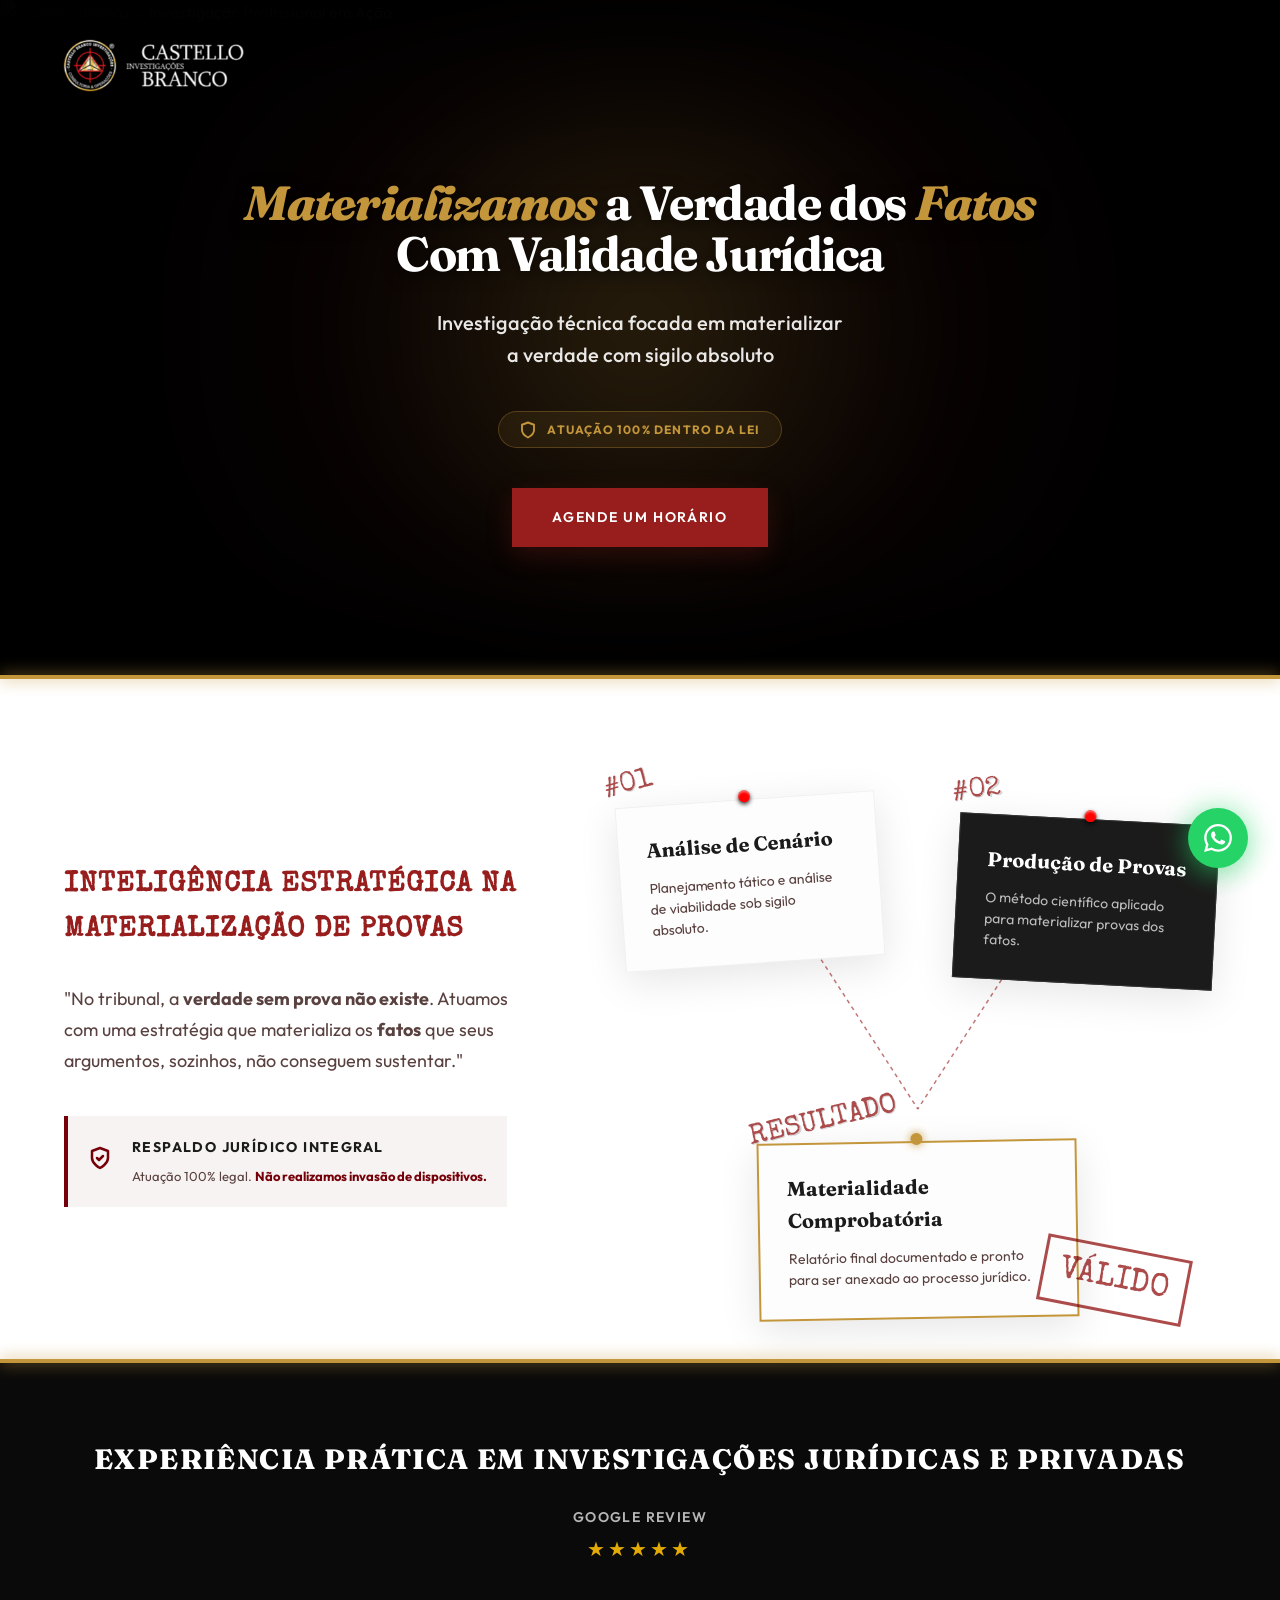
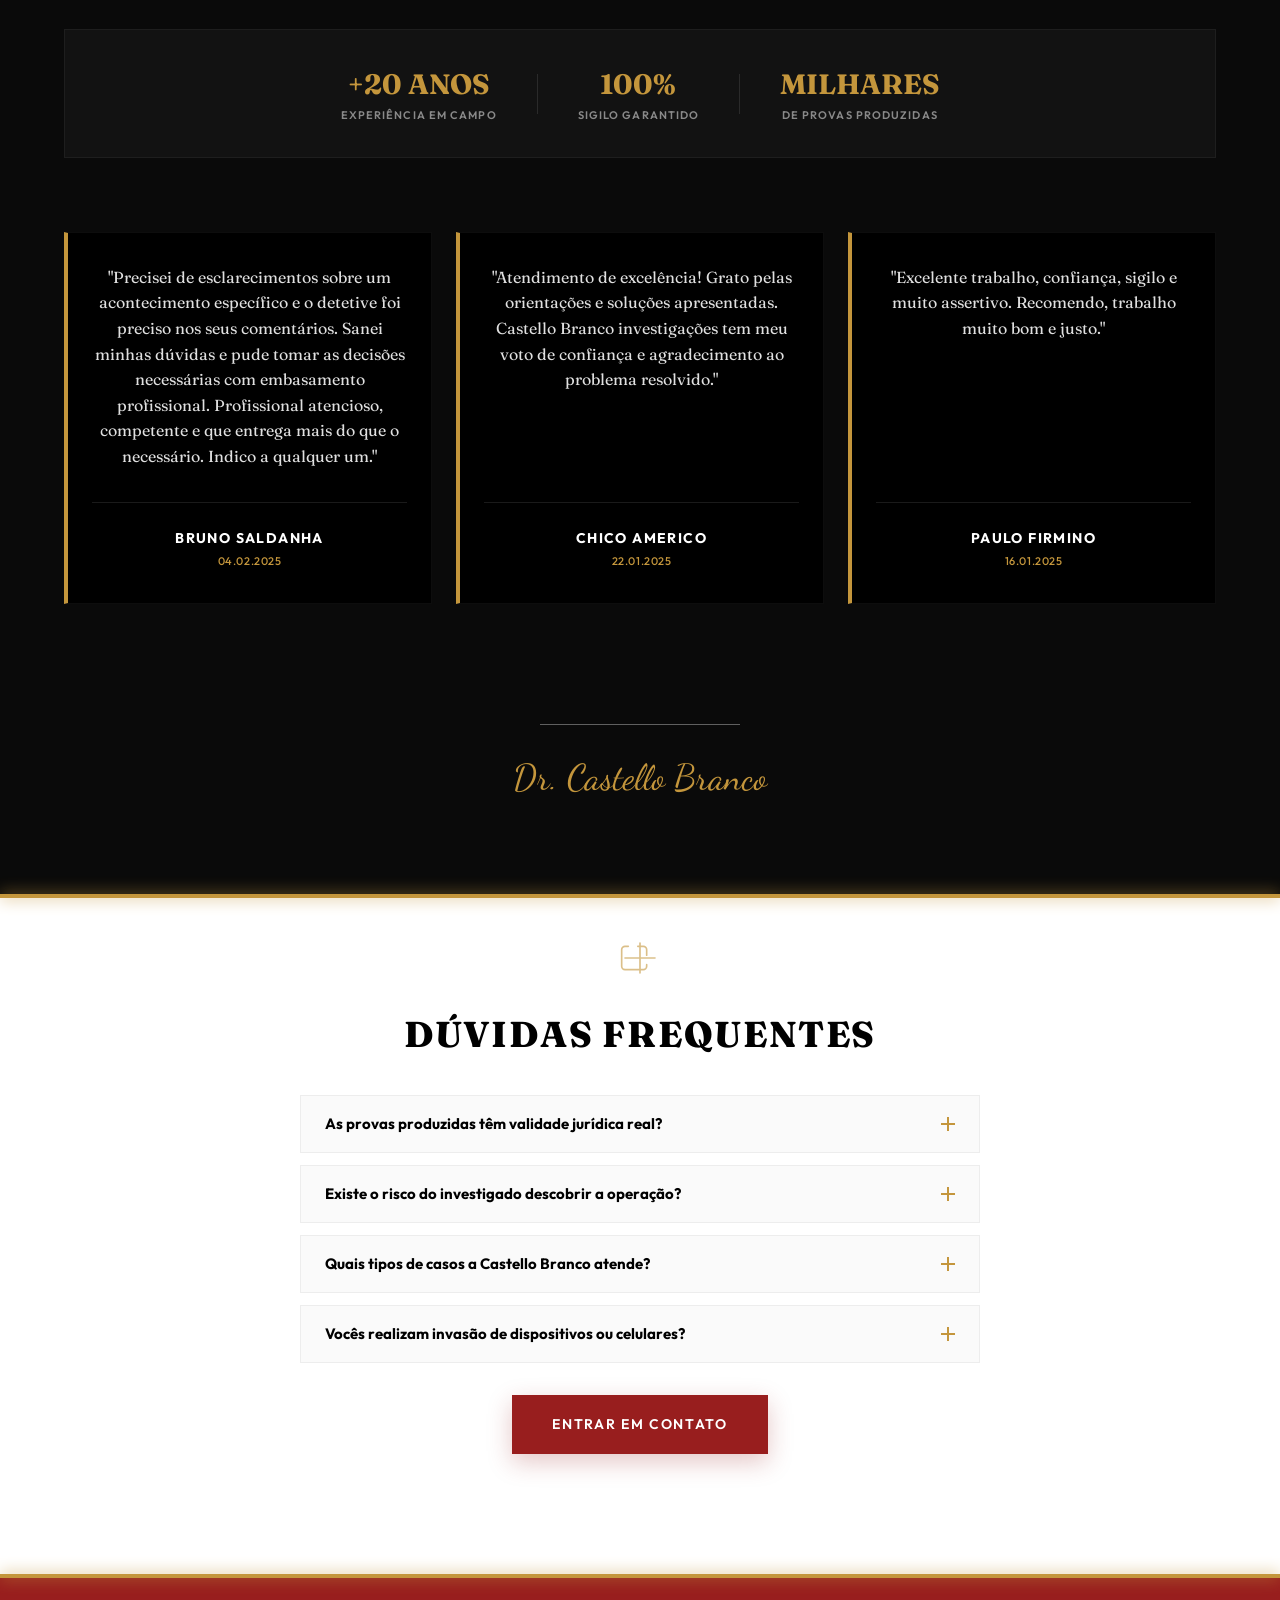
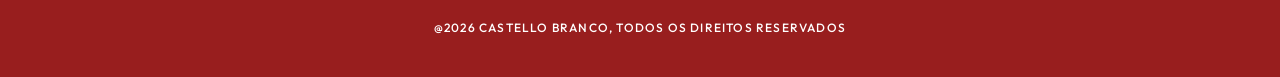
==== commit ed1e3eea: "third commit" ====
--- a/index.html
+++ b/index.html
@@ -63,22 +63,22 @@
     <div class="hero__content">
       <div class="hero__glow"></div>
       <h1 class="hero__title">
-        Provas São Sua<br/>
-        <em>Bala de Prata.</em>
+        <span class="highlight">Materializamos</span> a Verdade dos <span class="highlight">Fatos</span><br/>
+        Com Validade Jurídica
       </h1>
 
       <p class="hero__subtitle">
-        Investigação profissional para coleta de provas legais para advogados, 
-        empresas e infidelidade conjugal.
+        Investigação técnica focada em materializar <br/>
+        a verdade com sigilo absoluto
       </p>
 
-      <div class="hero__disclaimer">
-        <div class="hero__disclaimer-line"></div>
+      <div class="hero__disclaimer-badge">
+        <svg xmlns="http://www.w3.org/2000/svg" width="18" height="18" viewBox="0 0 24 24" fill="none" stroke="currentColor" stroke-width="2.5" stroke-linecap="round" stroke-linejoin="round" class="hero__badge-icon"><path d="M12 22s8-4 8-10V5l-8-3-8 3v7c0 6 8 10 8 10z"/></svg>
         <span class="hero__disclaimer-text">ATUAÇÃO 100% DENTRO DA LEI</span>
       </div>
 
       <div class="hero__actions">
-        <a href="https://api.whatsapp.com/send?phone=5521999107007" target="_blank" class="btn btn--primary" id="hero-cta-primary">FALAR COM O INVESTIGADOR</a>
+        <a href="https://api.whatsapp.com/send?phone=5521999107007" target="_blank" class="btn btn--primary" id="hero-cta-primary">AGENDE UM HORÁRIO</a>
       </div>
     </div>
   </header>
@@ -90,75 +90,55 @@
       <div class="solution__split">
         <!-- Left: Text Content -->
         <div class="solution__content reveal">
-          <h2 class="solution__title-alt">Inteligência Aplicada à Produção de Provas</h2>
+          <h2 class="solution__title-alt">Inteligência Estratégica na Materialização de Provas</h2>
           
-          <div class="solution__service-group">
-            <h3 class="solution__subtitle">Como Atuamos</h3>
-            <ul class="solution__list">
-              <li>Planejamento estratégico da investigação</li>
-              <li>Reconhecimento e análise do cenário</li>
-              <li>Acompanhamento contínuo do alvo</li>
-              <li>Coleta de dados e evidências confiáveis</li>
-              <li>Elaboração de relatórios precisos</li>
-            </ul>
-          </div>
-
-          <div class="solution__service-group">
-            <h3 class="solution__subtitle">Princípios de Atuação</h3>
-            <ul class="solution__list">
-              <li>Sigilo absoluto em todas as etapas</li>
-              <li>Rigor técnico na obtenção das informações</li>
-              <li>Respeito integral à legislação vigente</li>
-              <li>Provas utilizáveis em processos jurídicos</li>
-            </ul>
+          <p class="solution__description">
+            "No tribunal, a <strong>verdade sem prova não existe</strong>. Atuamos com uma estratégia que materializa os <strong>fatos</strong> que seus argumentos, sozinhos, não conseguem sustentar."
+          </p>
+
+          <div class="solution__legal-seal">
+            <div class="legal-seal__icon-wrapper">
+              <svg xmlns="http://www.w3.org/2000/svg" width="24" height="24" viewBox="0 0 24 24" fill="none" stroke="currentColor" stroke-width="2.5" stroke-linecap="round" stroke-linejoin="round" class="legal-seal__icon"><path d="M12 22s8-4 8-10V5l-8-3-8 3v7c0 6 8 10 8 10z"/><path d="m9 12 2 2 4-4"/></svg>
+            </div>
+            <div class="legal-seal__text">
+              <strong>RESPALDO JURÍDICO INTEGRAL</strong>
+              <span>Atuação 100% legal. <em class="legal-seal__disclaimer">Não realizamos invasão de dispositivos.</em></span>
+            </div>
           </div>
         </div>
 
         <!-- Right: Scaled Murder Board -->
         <div class="solution__board-wrapper reveal reveal-delay-1">
-          <div class="murder-board murder-board--mini">
-            <!-- Connecting Strings (SVG) -->
+          <div class="murder-board murder-board--refined">
             <!-- Connecting Strings (SVG) -->
             <svg class="murder-board__svg">
-              <line x1="20%" y1="50px" x2="80%" y2="60px" />  <!-- #01 -> #02 -->
-              <line x1="80%" y1="60px" x2="-5%" y2="280px" /> <!-- #02 -> #03 (Approximating Card 3) -->
-              <line x1="-5%" y1="280px" x2="60%" y2="260px" /> <!-- #03 -> #04 (Approximating Card 4) -->
-              <line x1="60%" y1="260px" x2="10%" y2="430px" /> <!-- #04 -> #05 (Approximating Card 5) -->
+              <line x1="25%" y1="120px" x2="50%" y2="350px" />  <!-- #01 -> #03 -->
+              <line x1="75%" y1="120px" x2="50%" y2="350px" />  <!-- #02 -> #03 -->
             </svg>
 
             <!-- Evidence Card 1 -->
             <article class="evidence-card card-1">
               <div class="evidence-card__number">#01</div>
               <div class="evidence-card__pin"></div>
-              <h3 class="feature-card__title">Inteligência de Campo</h3>
+              <h3 class="evidence-card__title">Análise de Cenário</h3>
+              <p class="evidence-card__desc">Planejamento tático e análise de viabilidade sob sigilo absoluto.</p>
             </article>
 
             <!-- Evidence Card 2 -->
             <article class="evidence-card card-2 evidence-card--dark">
               <div class="evidence-card__number">#02</div>
               <div class="evidence-card__pin"></div>
-              <h3 class="feature-card__title">Produção de Provas</h3>
+              <h3 class="evidence-card__title">Produção de Provas</h3>
+              <p class="evidence-card__desc">O método científico aplicado para materializar provas dos fatos.</p>
             </article>
 
-            <!-- Evidence Card 3 -->
-            <article class="evidence-card card-3">
-              <div class="evidence-card__number">#03</div>
-              <div class="evidence-card__pin"></div>
-              <h3 class="feature-card__title">Inteligência Empresarial</h3>
-            </article>
-
-            <!-- Evidence Card 4 -->
-            <article class="evidence-card card-4">
-              <div class="evidence-card__number">#04</div>
-              <div class="evidence-card__pin"></div>
-              <h3 class="feature-card__title">Sigilo e Conformidade Legal</h3>
-            </article>
-
-            <!-- Evidence Card 5 -->
-            <article class="evidence-card card-5 evidence-card--dark evidence-card--num-right">
-              <div class="evidence-card__number">#05</div>
-              <div class="evidence-card__pin"></div>
-              <h3 class="feature-card__title">Apoio a Demandas Jurídicas</h3>
+            <!-- Evidence Card 3 (The Result) -->
+            <article class="evidence-card card-3-refined evidence-card--final">
+              <div class="evidence-card__number">RESULTADO</div>
+              <div class="evidence-card__pin evidence-card__pin--gold"></div>
+              <h3 class="evidence-card__title">Materialidade Comprobatória</h3>
+              <p class="evidence-card__desc">Relatório final documentado e pronto para ser anexado ao processo jurídico.</p>
+              <div class="evidence-card__stamp">VÁLIDO</div>
             </article>
           </div>
         </div>
@@ -170,20 +150,35 @@
 
     <div class="container">
       <header class="social-proof__header reveal">
-        <span class="social-proof__eyebrow">MAIS DE 30 ANOS DE ATUAÇÃO</span>
         <h2 class="social-proof__title">EXPERIÊNCIA PRÁTICA EM INVESTIGAÇÕES JURÍDICAS E PRIVADAS</h2>
+        
+        <div class="google-badge">
+          <div class="google-badge__text">GOOGLE REVIEW</div>
+          <div class="google-badge__stars">★★★★★</div>
+        </div>
       </header>
+
+      <!-- Authority Bar -->
+      <div class="authority-bar reveal">
+        <div class="authority-bar__item">
+          <span class="authority-bar__val">+20 ANOS</span>
+          <span class="authority-bar__lab">EXPERIÊNCIA EM CAMPO</span>
+        </div>
+        <div class="authority-bar__sep"></div>
+        <div class="authority-bar__item">
+          <span class="authority-bar__val">100%</span>
+          <span class="authority-bar__lab">SIGILO GARANTIDO</span>
+        </div>
+        <div class="authority-bar__sep"></div>
+        <div class="authority-bar__item">
+          <span class="authority-bar__val">MILHARES</span>
+          <span class="authority-bar__lab">DE PROVAS PRODUZIDAS</span>
+        </div>
+      </div>
 
       <div class="social-proof__grid" id="testimonial-grid">
         <!-- Testimonial 1 -->
-        <article class="testimonial-card">
-          <div class="testimonial-card__stars">
-            <span class="testimonial-card__star">★</span>
-            <span class="testimonial-card__star">★</span>
-            <span class="testimonial-card__star">★</span>
-            <span class="testimonial-card__star">★</span>
-            <span class="testimonial-card__star">★</span>
-          </div>
+        <article class="testimonial-card testimonial-card--dark">
           <blockquote class="testimonial-card__quote">
             "Precisei de esclarecimentos sobre um acontecimento específico e o detetive foi preciso nos seus comentários. Sanei minhas dúvidas e pude tomar as decisões necessárias com embasamento profissional. Profissional atencioso, competente e que entrega mais do que o necessário. Indico a qualquer um."
           </blockquote>
@@ -194,14 +189,7 @@
         </article>
 
         <!-- Testimonial 2 -->
-        <article class="testimonial-card">
-          <div class="testimonial-card__stars">
-            <span class="testimonial-card__star">★</span>
-            <span class="testimonial-card__star">★</span>
-            <span class="testimonial-card__star">★</span>
-            <span class="testimonial-card__star">★</span>
-            <span class="testimonial-card__star">★</span>
-          </div>
+        <article class="testimonial-card testimonial-card--dark">
           <blockquote class="testimonial-card__quote">
             "Atendimento de excelência! Grato pelas orientações e soluções apresentadas. Castello Branco investigações tem meu voto de confiança e agradecimento ao problema resolvido."
           </blockquote>
@@ -212,14 +200,7 @@
         </article>
 
         <!-- Testimonial 3 -->
-        <article class="testimonial-card">
-          <div class="testimonial-card__stars">
-            <span class="testimonial-card__star">★</span>
-            <span class="testimonial-card__star">★</span>
-            <span class="testimonial-card__star">★</span>
-            <span class="testimonial-card__star">★</span>
-            <span class="testimonial-card__star">★</span>
-          </div>
+        <article class="testimonial-card testimonial-card--dark">
           <blockquote class="testimonial-card__quote">
             "Excelente trabalho, confiança, sigilo e muito assertivo. Recomendo, trabalho muito bom e justo."
           </blockquote>
@@ -229,34 +210,83 @@
           </footer>
         </article>
       </div>
+
+      <!-- Expert Signature -->
+      <div class="expert-signature reveal">
+        <div class="expert-signature__line expert-signature__line--red"></div>
+        <div class="expert-signature__content">
+          <span class="expert-signature__name">Dr. Castello Branco</span>
+        </div>
+      </div>
     </div>
   </section>
 
   <div class="section-divider--gold section-divider"></div>
 
   <!-- ═══════════════════════════════════════════════════════
-       SEÇÃO 4 — CTA
+       SEÇÃO 4 — FAQ
        ═══════════════════════════════════════════════════════ -->
-  <section class="cta" id="cta">
-    <div class="cta__bg">
-      <img 
-        src="assets/hero-detective.png" 
-        alt="" 
-        aria-hidden="true" 
-      />
-    </div>
-    <div class="cta__content reveal">
-      <blockquote class="cta__quote">
-        <h2 class="cta__title">
-          "Não faça o que mais gostaria de fazer. Faça o que seu adversário menos gostaria que fizesse."
-        </h2>
-        <cite class="cta__cite">Sun Tzu – “A Arte da Guerra”</cite>
-      </blockquote>
-      <a href="https://api.whatsapp.com/send?phone=5521999107007" target="_blank" class="btn btn--primary" id="cta-initiate-btn">
-        ENTRAR EM CONTATO
-      </a>
-    </div>
-
+  <section class="faq" id="faq">
+    <div class="container">
+      <header class="faq__header reveal">
+        <div class="faq__icon">
+          <svg viewBox="0 0 24 24" width="40" height="40" fill="none" stroke="currentColor" stroke-width="1" stroke-linecap="round" stroke-linejoin="round"><path d="M16 16v1a2 2 0 0 1-2 2H3a2 2 0 0 1-2-2V7a2 2 0 0 1 2-2h2m5.66 0H14a2 2 0 0 1 2 2v3.34M12 3v18M3 12h18"/></svg>
+        </div>
+        <h2 class="faq__title">Dúvidas Frequentes</h2>
+      </header>
+
+      <div class="faq__accordion">
+        <!-- Q1 -->
+        <details class="faq__item reveal">
+          <summary class="faq__question">
+            <span>As provas produzidas têm validade jurídica real?</span>
+            <div class="faq__plus"></div>
+          </summary>
+          <div class="faq__answer">
+            <p>Sim. Atuamos com consultoria estratégica. O relatório final é estruturado para ser anexado diretamente ao processo judicial, servindo como base para fins jurídicos.</p>
+          </div>
+        </details>
+
+        <!-- Q2 -->
+        <details class="faq__item reveal">
+          <summary class="faq__question">
+            <span>Existe o risco do investigado descobrir a operação?</span>
+            <div class="faq__plus"></div>
+          </summary>
+          <div class="faq__answer">
+            <p>O sigilo é um dos nossos pilares. Iniciamos cada caso com uma "Análise de Cenário" para garantir que a coleta de provas seja feita sem qualquer exposição.</p>
+          </div>
+        </details>
+
+        <!-- Q3 -->
+        <details class="faq__item reveal">
+          <summary class="faq__question">
+            <span>Quais tipos de casos a Castello Branco atende?</span>
+            <div class="faq__plus"></div>
+          </summary>
+          <div class="faq__answer">
+            <p>Nossa expertise abrange desde investigações corporativas (fraudes e desvios) até casos cíveis complexos. Se o seu caso exige a materialização de fatos que argumentos sozinhos não sustentam, nós somos a equipe certa.</p>
+          </div>
+        </details>
+
+        <!-- Q4 -->
+        <details class="faq__item reveal">
+          <summary class="faq__question">
+            <span>Vocês realizam invasão de dispositivos ou celulares?</span>
+            <div class="faq__plus"></div>
+          </summary>
+          <div class="faq__answer">
+            <p>Não. Atuamos rigorosamente dentro da legalidade. Provas obtidas ilicitamente são anuladas no tribunal. Focamos em métodos de inteligência que garantem evidências seguras e válidas perante a lei.</p>
+          </div>
+        </details>
+      </div>
+
+      <div class="faq__cta reveal">
+        <a href="https://api.whatsapp.com/send?phone=5521999107007" target="_blank" class="btn btn--primary" id="faq-cta-btn">
+          ENTRAR EM CONTATO
+        </a>
+      </div>
+    </div>
   </section>
 
   </div>
@@ -305,6 +335,14 @@
     document.addEventListener('mousemove', (e) => {
       cursor.style.left = e.clientX + 'px';
       cursor.style.top = e.clientY + 'px';
+
+      // ── Hero Parallax Effect ────────────────────────────────
+      const heroBg = document.querySelector('.hero__bg');
+      if (heroBg) {
+        const moveX = (e.clientX - window.innerWidth / 2) * 0.01;
+        const moveY = (e.clientY - window.innerHeight / 2) * 0.01;
+        heroBg.style.transform = `translate(${moveX}px, ${moveY}px) scale(1.05)`;
+      }
     });
 
     interactiveElements.forEach(el => {
--- a/index.css
+++ b/index.css
@@ -4,7 +4,7 @@
    ═══════════════════════════════════════════════════════════ */
 
 /* ── Google Fonts ─────────────────────────────────────────── */
-@import url('https://fonts.googleapis.com/css2?family=Noto+Serif:ital,wght@0,400;0,600;0,700;0,900;1,400;1,700&family=Inter:wght@400;500;600;700&display=swap');
+@import url('https://fonts.googleapis.com/css2?family=Fraunces:ital,opsz,wght@0,9..144,100..900;1,9..144,100..900&family=Outfit:wght@100..900&family=Inter:wght@400;500;600;700&family=Dancing+Script:wght@600&display=swap');
 
 /* ── CSS Custom Properties (Design Tokens) ────────────────── */
 :root {
@@ -59,8 +59,9 @@
   --on-error:                #ffffff;
 
   /* Typography */
-  --font-serif:              'Noto Serif', Georgia, serif;
-  --font-sans:               'Inter', system-ui, -apple-system, sans-serif;
+  --font-serif:              'Fraunces', serif;
+  --font-sans:               'Outfit', sans-serif;
+  --font-inter:              'Inter', sans-serif;
 
   /* Spacing */
   --base:                    8px;
@@ -255,13 +256,14 @@
 /* ── HERO Section ─────────────────────────────────────────── */
 .hero {
   position: relative;
-  min-height: 85vh; /* Reduced height */
+  min-height: 75vh; 
   display: flex;
   align-items: center;
   justify-content: center;
   padding-top: 100px;
+  padding-bottom: 50px; /* Reduced to bring CTA closer to border */
   overflow: hidden;
-  background: #000; /* Test: Black background */
+  background: #000;
 }
 
 .hero__bg {
@@ -282,7 +284,7 @@
 .hero__bg-gradient {
   position: absolute;
   inset: 0;
-  background: linear-gradient(180deg, transparent 0%, #000 100%);
+  background: radial-gradient(circle at center, transparent 0%, rgba(0,0,0,0.4) 40%, #000 100%);
   z-index: 1;
 }
 
@@ -337,57 +339,61 @@
 
 .hero__title {
   font-family: var(--font-serif);
-  font-size: clamp(32px, 5vw, 64px); /* Decreased size */
-  font-weight: 700;
-  line-height: 1.1;
-  color: #ffffff; /* White for contrast */
-  margin-bottom: 24px;
+  font-size: clamp(26px, 4vw, 48px); /* Further reduced for a more minimalist and elegant look */
+  line-height: 1.05;
+  color: #ffffff;
+  margin-bottom: 28px;
+  letter-spacing: -0.03em;
   opacity: 0;
   animation: fadeInUp 0.8s ease forwards;
   animation-delay: 0.4s;
-  text-shadow: 0 4px 12px rgba(0,0,0,0.5);
-}
-
-.hero__title em {
+  text-shadow: 0 4px 15px rgba(0,0,0,0.6);
+}
+
+.hero__title .highlight {
+  color: var(--gold-accent);
   font-style: italic;
-  font-weight: 400;
+  font-weight: 800;
 }
 
 .hero__subtitle {
-  max-width: 720px; /* Wider for larger font */
-  margin: 0 auto 32px;
-  font-family: var(--font-sans);
-  font-size: 22px; /* Increased size */
+  max-width: 600px;
+  margin: 0 auto 40px;
+  font-family: var(--font-sans);
+  font-size: 20px;
+  font-weight: 500; /* Reduced to 500 for a more balanced look */
   line-height: 1.6;
-  color: rgba(255, 255, 255, 0.85);
+  color: rgba(255, 255, 255, 0.9);
   opacity: 0;
   animation: fadeInUp 0.8s ease forwards;
   animation-delay: 0.6s;
 }
 
-.hero__disclaimer {
-  display: flex;
-  flex-direction: column;
-  align-items: center;
-  gap: 12px;
+.hero__disclaimer-badge {
+  display: inline-flex;
+  align-items: center;
+  gap: 10px;
+  padding: 8px 20px;
+  background: rgba(196, 150, 60, 0.1);
+  border: 1px solid rgba(196, 150, 60, 0.3);
+  border-radius: 100px;
   margin-bottom: 40px;
   opacity: 0;
   animation: fadeInUp 0.8s ease forwards;
   animation-delay: 0.7s;
-}
-
-.hero__disclaimer-line {
-  width: 40px;
-  height: 2px;
-  background: var(--primary-container);
+  backdrop-filter: blur(4px);
+}
+
+.hero__badge-icon {
+  color: var(--gold-accent);
 }
 
 .hero__disclaimer-text {
   font-family: var(--font-sans);
-  font-size: 14px; /* Increased size */
+  font-size: 12px;
   font-weight: 700;
-  letter-spacing: 0.15em;
-  color: var(--primary-container);
+  letter-spacing: 0.1em;
+  color: var(--gold-accent);
   text-transform: uppercase;
 }
 
@@ -589,19 +595,27 @@
 }
 
 /* STAMP EFFECT */
-.stamp-evidence {
+.evidence-card__stamp {
   position: absolute;
-  bottom: 80px;
-  right: -5%; /* Moved further right */
+  bottom: 20px;
+  right: -5%; 
   font-family: 'Special Elite', cursive;
-  font-size: 48px;
-  color: #981E1E;
-  border: 4px solid #981E1E;
-  padding: 10px 20px;
-  transform: rotate(12deg); /* Left up, Right down */
-  opacity: 0.9;
+  font-size: 32px;
+  color: var(--gold-accent);
+  border: 3px solid var(--gold-accent);
+  padding: 5px 15px;
+  transform: rotate(-12deg);
+  opacity: 0.8;
   user-select: none;
   mix-blend-mode: multiply;
+}
+
+.evidence-card--final .evidence-card__stamp {
+  color: var(--primary-container);
+  border-color: var(--primary-container);
+  transform: rotate(12deg);
+  right: -35%; /* Even further right */
+  bottom: 0px;
 }
 
 .stamp-drip {
@@ -636,17 +650,26 @@
 .evidence-card {
   position: absolute;
   background: #fdfdfd;
-  padding: 24px;
-  width: 280px;
-  box-shadow: 0 10px 30px rgba(0,0,0,0.5), 0 0 0 1px rgba(255,255,255,0.05);
+  padding: 28px;
+  width: 260px;
+  box-shadow: 0 10px 40px rgba(0,0,0,0.1);
   z-index: 10;
-  transition: transform 0.3s ease, z-index 0.3s ease;
+  transition: all 0.4s cubic-bezier(0.175, 0.885, 0.32, 1.275);
   cursor: default;
+  border: 1px solid rgba(0,0,0,0.05);
 }
 
 .evidence-card:hover {
-  transform: scale(1.05) rotate(0deg) !important;
+  transform: translateY(-10px) rotate(0deg) !important;
   z-index: 50;
+  box-shadow: 0 20px 50px rgba(196, 150, 60, 0.2), 0 0 20px rgba(196, 150, 60, 0.1);
+  border-color: var(--gold-accent);
+}
+
+.evidence-card--final:hover {
+  transform: translateX(-50%) translateY(-5px) rotate(-1deg) !important; /* Subtle lift instead of static */
+  box-shadow: 0 15px 45px rgba(152, 30, 30, 0.25), 0 0 20px rgba(152, 30, 30, 0.1); 
+  border-color: var(--primary-container);
 }
 
 .evidence-card--dark {
@@ -701,20 +724,86 @@
   height: auto;
 }
 
+.evidence-card__title {
+  font-family: var(--font-serif);
+  font-size: 20px; /* Increased size */
+  font-weight: 700;
+  margin-bottom: 12px;
+  color: var(--on-surface);
+}
+
+.evidence-card__desc {
+  font-family: var(--font-sans);
+  font-size: 14px; /* Increased size */
+  line-height: 1.5;
+  color: var(--on-surface-variant);
+}
+
+.evidence-card--dark .evidence-card__title { color: #fff; }
+.evidence-card--dark .evidence-card__desc { color: rgba(255,255,255,0.7); }
+
+.evidence-card--final {
+  width: 320px;
+  border: 2px solid var(--gold-accent);
+}
+
+.evidence-card__pin--gold {
+  background: var(--gold-accent) !important;
+  box-shadow: 0 0 10px var(--gold-accent);
+}
+
 /* Position overrides for the board layout */
-.card-1 { top: 40px; left: 6%; transform: rotate(-3deg); }
-.card-2 { top: 60px; right: 10%; transform: rotate(2deg); }
-.card-3 { top: 320px; left: 4%; transform: rotate(4deg); } /* Further left */
-.card-4 { top: 300px; left: 45%; transform: translateX(-50%) rotate(-3deg); } /* Synced rotation */
-
-.card-4 .evidence-card__number {
-  left: auto;
-  right: -10px;
-  transform: rotate(12deg);
-}
-
-.card-4:hover {
-  transform: translateX(-50%) scale(1.05) rotate(0deg) !important;
+.card-1 { top: 40px; left: 0%; transform: rotate(-4deg); }
+.card-2 { top: 60px; right: 0%; transform: rotate(3deg); }
+.card-3-refined { bottom: 40px; left: 50%; transform: translateX(-50%) rotate(-1deg); }
+
+.solution__description {
+  font-size: 18px;
+  line-height: 1.7;
+  color: var(--on-surface-variant);
+  margin-bottom: 40px;
+}
+
+.solution__legal-seal {
+  display: flex;
+  align-items: center;
+  gap: 20px;
+  padding: 20px;
+  background: var(--surface-container-low);
+  border-left: 4px solid var(--primary);
+  margin-bottom: 48px;
+  width: fit-content; /* Ensure it doesn't stretch and stays in line */
+  white-space: nowrap; /* Force single line */
+}
+
+.legal-seal__icon-wrapper {
+  color: var(--primary);
+  flex-shrink: 0;
+}
+
+.legal-seal__text {
+  display: flex;
+  flex-direction: column;
+  gap: 4px;
+}
+
+.legal-seal__text strong {
+  font-size: 14px;
+  letter-spacing: 0.1em;
+  color: var(--on-surface);
+}
+
+.legal-seal__text span {
+  font-size: 13px;
+  color: var(--on-surface-variant);
+}
+
+.legal-seal__disclaimer {
+  font-style: normal;
+  font-weight: 700;
+  color: var(--primary);
+  display: inline-block;
+  margin-top: 4px;
 }
 
 .clipping-1 { 
@@ -754,6 +843,23 @@
     z-index: 50;
   }
   .murder-board__svg { display: none; }
+
+  .evidence-card--final .evidence-card__stamp {
+    right: auto !important;
+    left: -25% !important;
+    bottom: 10px !important;
+    font-size: 16px !important; /* Very small font on mobile */
+    padding: 2px 8px !important; /* Minimal padding */
+    transform: rotate(-15deg) !important;
+  }
+
+  .solution__legal-seal {
+    white-space: normal !important;
+    width: 100% !important;
+    flex-direction: column;
+    align-items: flex-start;
+    text-align: left;
+  }
 }
 
 /* ── PROVA SOCIAL Section ─────────────────────────────────── */
@@ -786,10 +892,20 @@
 
 .social-proof__title {
   font-family: var(--font-serif);
-  font-size: clamp(15px, 3vw, 31px); /* Reduced by another 4px */
-  font-weight: 700;
+  font-size: clamp(20px, 3.5vw, 28px); /* Adjusted to ensure single line */
+  font-weight: 800;
   line-height: 1.2;
   color: #ffffff;
+  text-transform: uppercase;
+  letter-spacing: 0.05em;
+  white-space: nowrap; /* Force single line */
+}
+
+@media (max-width: 768px) {
+  .social-proof__title {
+    white-space: normal; /* Allow wrapping on very small screens if necessary */
+    font-size: 20px;
+  }
 }
 
 
@@ -797,7 +913,7 @@
 .social-proof__grid {
   display: grid;
   grid-template-columns: repeat(3, 1fr);
-  gap: 32px;
+  gap: 24px; /* Reduced gap */
   padding: 10px 0 40px;
 }
 
@@ -811,7 +927,7 @@
   text-align: center;
   position: relative;
   transition: transform 0.3s ease, border-color 0.3s ease;
-  min-height: 260px;
+  min-height: 200px; /* Reduced min-height */
 }
 
 @media (max-width: 1024px) {
@@ -828,7 +944,317 @@
 
 .testimonial-card:hover {
   transform: translateY(-8px);
-  border-color: var(--primary-container);
+  border-color: var(--gold-accent);
+  box-shadow: 0 20px 40px rgba(0,0,0,0.3);
+}
+
+/* Affidavit Styling */
+.testimonial-card--dark {
+  background: #000000; /* Pure black */
+  border: 1px solid rgba(255,255,255,0.05);
+  border-left: 4px solid var(--gold-accent); /* Keep the affidavit edge but in black */
+  text-align: center; /* Center everything in card */
+  align-items: center;
+  padding: 32px 24px; /* Reduced padding */
+}
+
+.testimonial-card--dark .testimonial-card__quote {
+  color: #e0e0e0;
+  font-size: 16px; /* Reduced font size */
+  line-height: 1.6;
+  margin-bottom: 32px;
+}
+
+.testimonial-card--dark .testimonial-card__author {
+  text-align: center;
+  width: 100%;
+}
+
+.testimonial-card--dark .testimonial-card__name {
+  color: #ffffff;
+  font-size: 14px;
+}
+
+.testimonial-card--dark:hover {
+  border-color: var(--gold-accent);
+  transform: translateY(-8px);
+}
+
+.testimonial-card__seal {
+  position: absolute;
+  top: 20px;
+  right: 20px;
+  display: flex;
+  align-items: center;
+  gap: 6px;
+  color: var(--gold-accent);
+  font-family: var(--font-sans);
+  font-size: 10px;
+  font-weight: 700;
+  letter-spacing: 0.1em;
+  opacity: 0.8;
+}
+
+.google-badge {
+  margin-top: 32px;
+  display: inline-flex;
+  flex-direction: column;
+  align-items: center;
+  gap: 12px;
+}
+
+.google-badge {
+  margin-top: 32px;
+  display: inline-flex;
+  flex-direction: column;
+  align-items: center;
+  gap: 4px; /* Tight gap for vertical layout */
+  text-align: center;
+}
+
+.google-badge__text {
+  font-size: 14px;
+  font-weight: 600;
+  letter-spacing: 0.1em;
+  color: rgba(255,255,255,0.7);
+  text-transform: uppercase;
+  line-height: 1.2;
+}
+
+.google-badge__stars {
+  color: #FBBC05; /* Google Gold */
+  font-size: 20px;
+  letter-spacing: 3px;
+  opacity: 0.9;
+  margin-top: 4px;
+}
+
+/* Authority Bar */
+.authority-bar {
+  display: flex;
+  justify-content: center;
+  align-items: center;
+  gap: 40px;
+  margin-bottom: 64px;
+  padding: 32px;
+  background: rgba(255,255,255,0.03);
+  border: 1px solid rgba(255,255,255,0.05);
+}
+
+.authority-bar__item {
+  display: flex;
+  flex-direction: column;
+  align-items: center;
+  text-align: center;
+}
+
+.authority-bar__val {
+  font-family: var(--font-serif);
+  font-size: 28px;
+  font-weight: 700;
+  color: var(--gold-accent);
+}
+
+.authority-bar__lab {
+  font-family: var(--font-sans);
+  font-size: 11px;
+  font-weight: 600;
+  letter-spacing: 0.1em;
+  color: rgba(255,255,255,0.5);
+  text-transform: uppercase;
+}
+
+.authority-bar__sep {
+  width: 1px;
+  height: 40px;
+  background: rgba(255,255,255,0.1);
+}
+
+/* Expert Signature */
+.expert-signature {
+  margin-top: 80px;
+  display: flex;
+  flex-direction: column;
+  align-items: center;
+  text-align: center;
+}
+
+.expert-signature__line {
+  width: 200px;
+  height: 1px;
+  background: rgba(255,255,255,0.2);
+  margin-bottom: 24px;
+}
+
+.expert-signature__line--red {
+  background: rgba(255,255,255,0.7); /* Matching Google Review text color */
+  opacity: 0.5;
+}
+
+.expert-signature__name {
+  display: block;
+  font-family: 'Dancing Script', cursive;
+  font-size: 36px;
+  color: var(--gold-accent);
+  margin-bottom: 8px;
+}
+
+/* ── FAQ Section ────────────────────────────────────────────── */
+.faq {
+  padding: 40px 0; /* Further reduced from 60px */
+  background: #ffffff;
+  position: relative;
+}
+
+.faq__header {
+  text-align: center;
+  margin-bottom: 32px; /* Reduced from 40px */
+  display: flex;
+  flex-direction: column;
+  align-items: center;
+  gap: 12px;
+}
+
+.faq__icon {
+  color: var(--gold-accent);
+  opacity: 0.6;
+  margin-bottom: 8px;
+}
+
+.faq__title {
+  font-family: var(--font-serif);
+  font-size: clamp(24px, 4vw, 36px);
+  font-weight: 800;
+  color: #000000; /* Black for light background */
+  text-transform: uppercase;
+  letter-spacing: 0.05em;
+}
+
+.faq__accordion {
+  max-width: 680px; /* Reduced from 800px */
+  margin: 0 auto;
+  display: flex;
+  flex-direction: column;
+  gap: 12px;
+}
+
+.faq__item {
+  background: rgba(0, 0, 0, 0.02);
+  border: 1px solid rgba(0, 0, 0, 0.05);
+  transition: all 0.3s ease;
+}
+
+.faq__item[open] {
+  background: rgba(0, 0, 0, 0.01);
+  border-color: rgba(196, 150, 60, 0.4);
+}
+
+.faq__question {
+  padding: 16px 24px; /* Reduced from 24px 32px */
+  cursor: pointer;
+  list-style: none; /* Hide default arrow */
+  display: flex;
+  justify-content: space-between;
+  align-items: center;
+  font-family: var(--font-sans);
+  font-size: 15px; /* Slightly smaller font */
+  font-weight: 700;
+  color: #000000; /* Black for light background */
+  transition: color 0.3s ease;
+}
+
+.faq__question::-webkit-details-marker {
+  display: none;
+}
+
+.faq__question:hover {
+  color: var(--gold-accent);
+}
+
+.faq__plus {
+  position: relative;
+  width: 14px;
+  height: 14px;
+  transition: transform 0.4s cubic-bezier(0.4, 0, 0.2, 1);
+}
+
+.faq__plus::before,
+.faq__plus::after {
+  content: '';
+  position: absolute;
+  background: var(--gold-accent);
+  transition: all 0.3s ease;
+}
+
+/* Horizontal line */
+.faq__plus::before {
+  top: 50%;
+  left: 0;
+  width: 100%;
+  height: 2px;
+  transform: translateY(-50%);
+}
+
+/* Vertical line */
+.faq__plus::after {
+  top: 0;
+  left: 50%;
+  width: 2px;
+  height: 100%;
+  transform: translateX(-50%);
+}
+
+.faq__item[open] .faq__plus {
+  transform: rotate(45deg);
+}
+
+.faq__answer {
+  padding: 0 24px 16px; /* Reduced padding */
+  font-family: var(--font-sans);
+  font-size: 14px; /* Slightly smaller font */
+  line-height: 1.5;
+  color: rgba(0, 0, 0, 0.7); /* Dark grey for light background */
+  animation: faqFadeIn 0.4s ease forwards;
+}
+
+.faq__cta {
+  margin-top: 32px; /* Reduced from 40px */
+  display: flex;
+  justify-content: center;
+}
+
+@keyframes faqFadeIn {
+  from { opacity: 0; transform: translateY(-10px); }
+  to { opacity: 1; transform: translateY(0); }
+}
+
+@media (max-width: 768px) {
+  .faq {
+    padding: 80px 0;
+  }
+  .faq__question {
+    padding: 20px 24px;
+    font-size: 15px;
+  }
+}
+
+.expert-signature__title {
+  font-family: var(--font-sans);
+  font-size: 12px;
+  letter-spacing: 0.15em;
+  text-transform: uppercase;
+  color: rgba(255,255,255,0.5);
+}
+
+@media (max-width: 768px) {
+  .authority-bar {
+    flex-direction: column;
+    gap: 32px;
+  }
+  .authority-bar__sep {
+    width: 60px;
+    height: 1px;
+  }
 }
 
 .testimonial-card__stars {
@@ -923,84 +1349,6 @@
   text-transform: uppercase;
   letter-spacing: 0.05em;
   color: var(--gold-accent);
-}
-
-/* ── CTA Section ──────────────────────────────────────────── */
-.cta {
-  position: relative;
-  padding: calc(var(--section-gap) * 0.5) 0;
-  overflow: hidden;
-}
-
-
-
-
-
-
-.cta__bg {
-  position: absolute;
-  inset: 0;
-  background: #ffffff;
-  z-index: 0;
-}
-
-
-.cta__content {
-  position: relative;
-  top: 14px;
-  z-index: 10;
-
-
-  max-width: 1000px;
-  margin: 0 auto;
-  text-align: center;
-  color: var(--on-surface);
-  padding: 0 var(--gutter);
-  display: flex;
-  flex-direction: column;
-  align-items: center;
-  justify-content: center;
-}
-
-
-
-.cta__quote {
-  margin-bottom: 40px;
-  border: none;
-  padding: 0;
-}
-
-.cta__title {
-  font-family: 'Special Elite', cursive;
-  font-size: clamp(24px, 4vw, 32px);
-  font-weight: 700;
-  line-height: 1.4;
-  color: var(--primary-container);
-  margin-bottom: 16px;
-  text-transform: uppercase;
-  letter-spacing: 1px;
-}
-
-.cta__cite {
-  display: block;
-  font-family: 'Special Elite', cursive;
-  font-size: 18px;
-  color: var(--primary-container);
-  font-style: normal;
-  opacity: 0.8;
-}
-
-@media (max-width: 768px) {
-  .cta__title {
-    white-space: normal; /* Allow wrapping on small screens */
-  }
-}
-
-.cta__subtitle {
-  font-size: 18px;
-  line-height: 1.6;
-  opacity: 0.85;
-  margin-bottom: 48px;
 }
 
 /* ── Custom Crosshair Cursor ───────────────────────────────── */
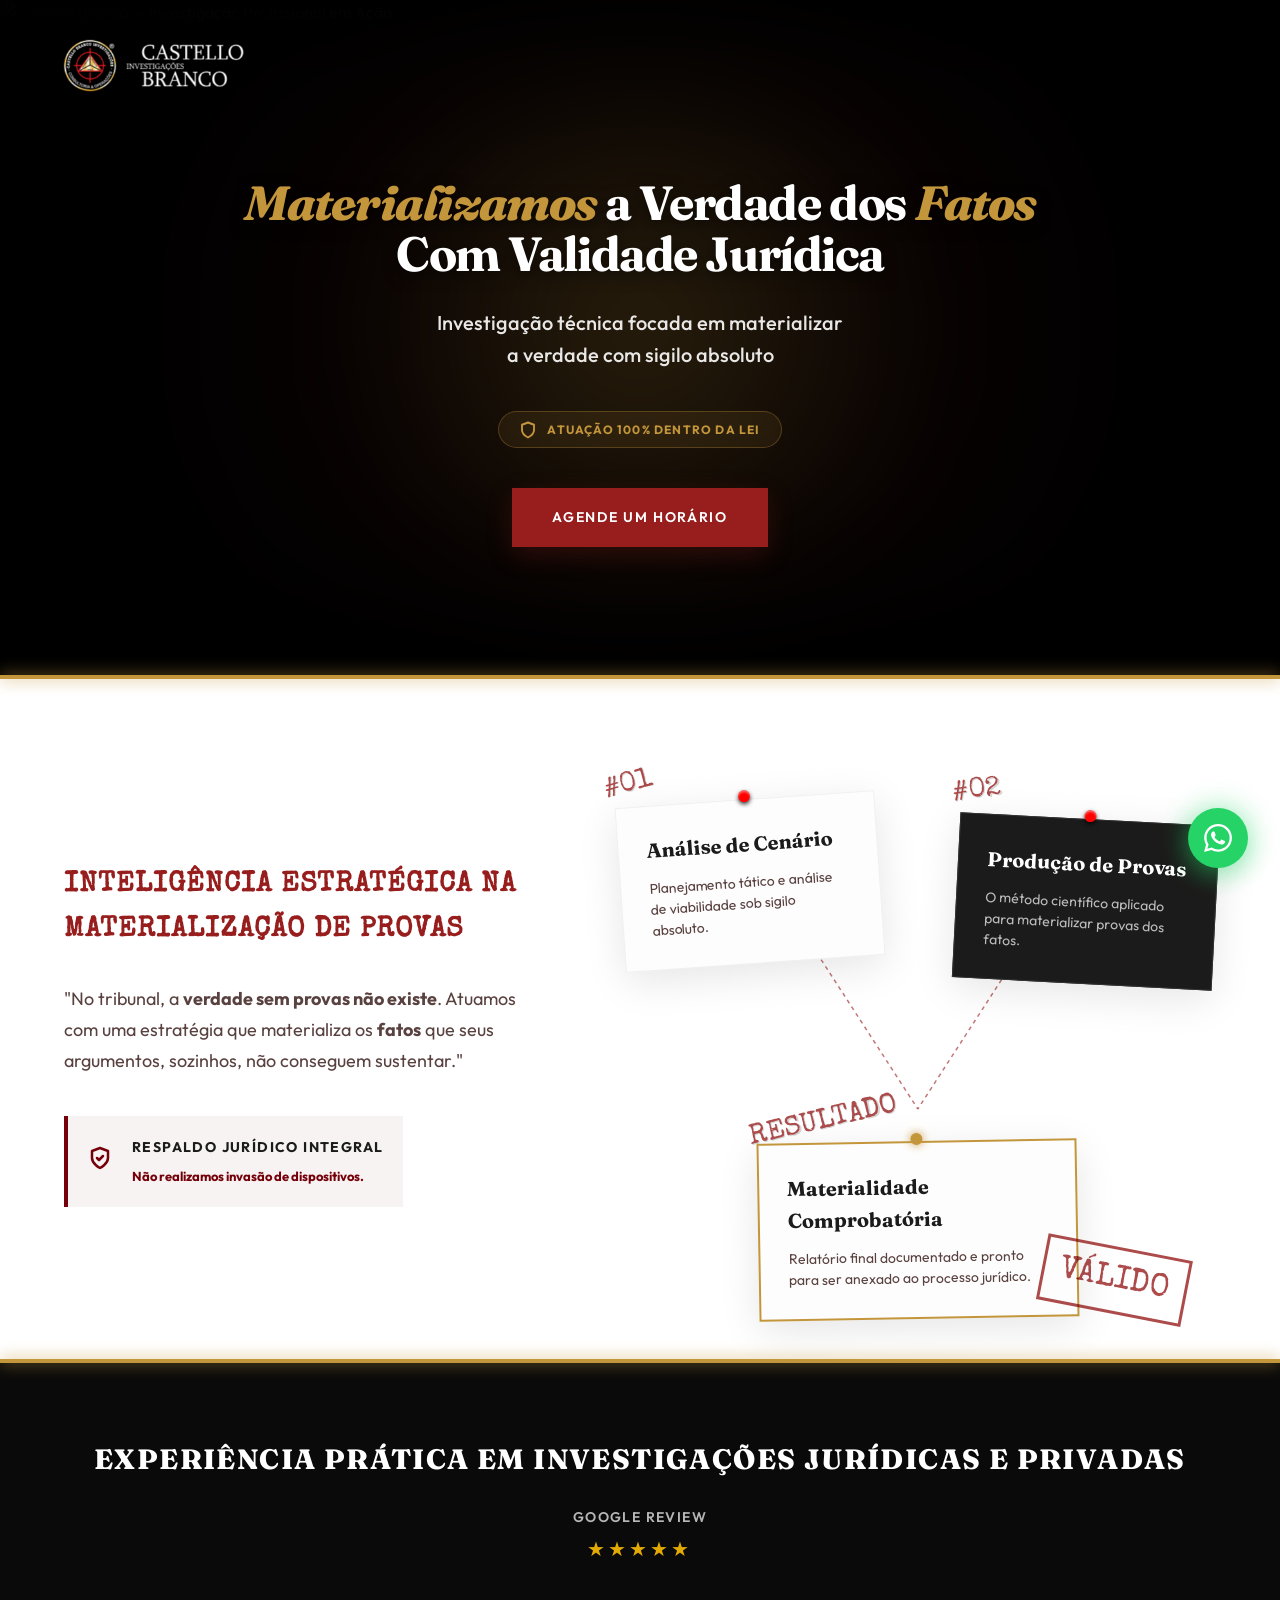
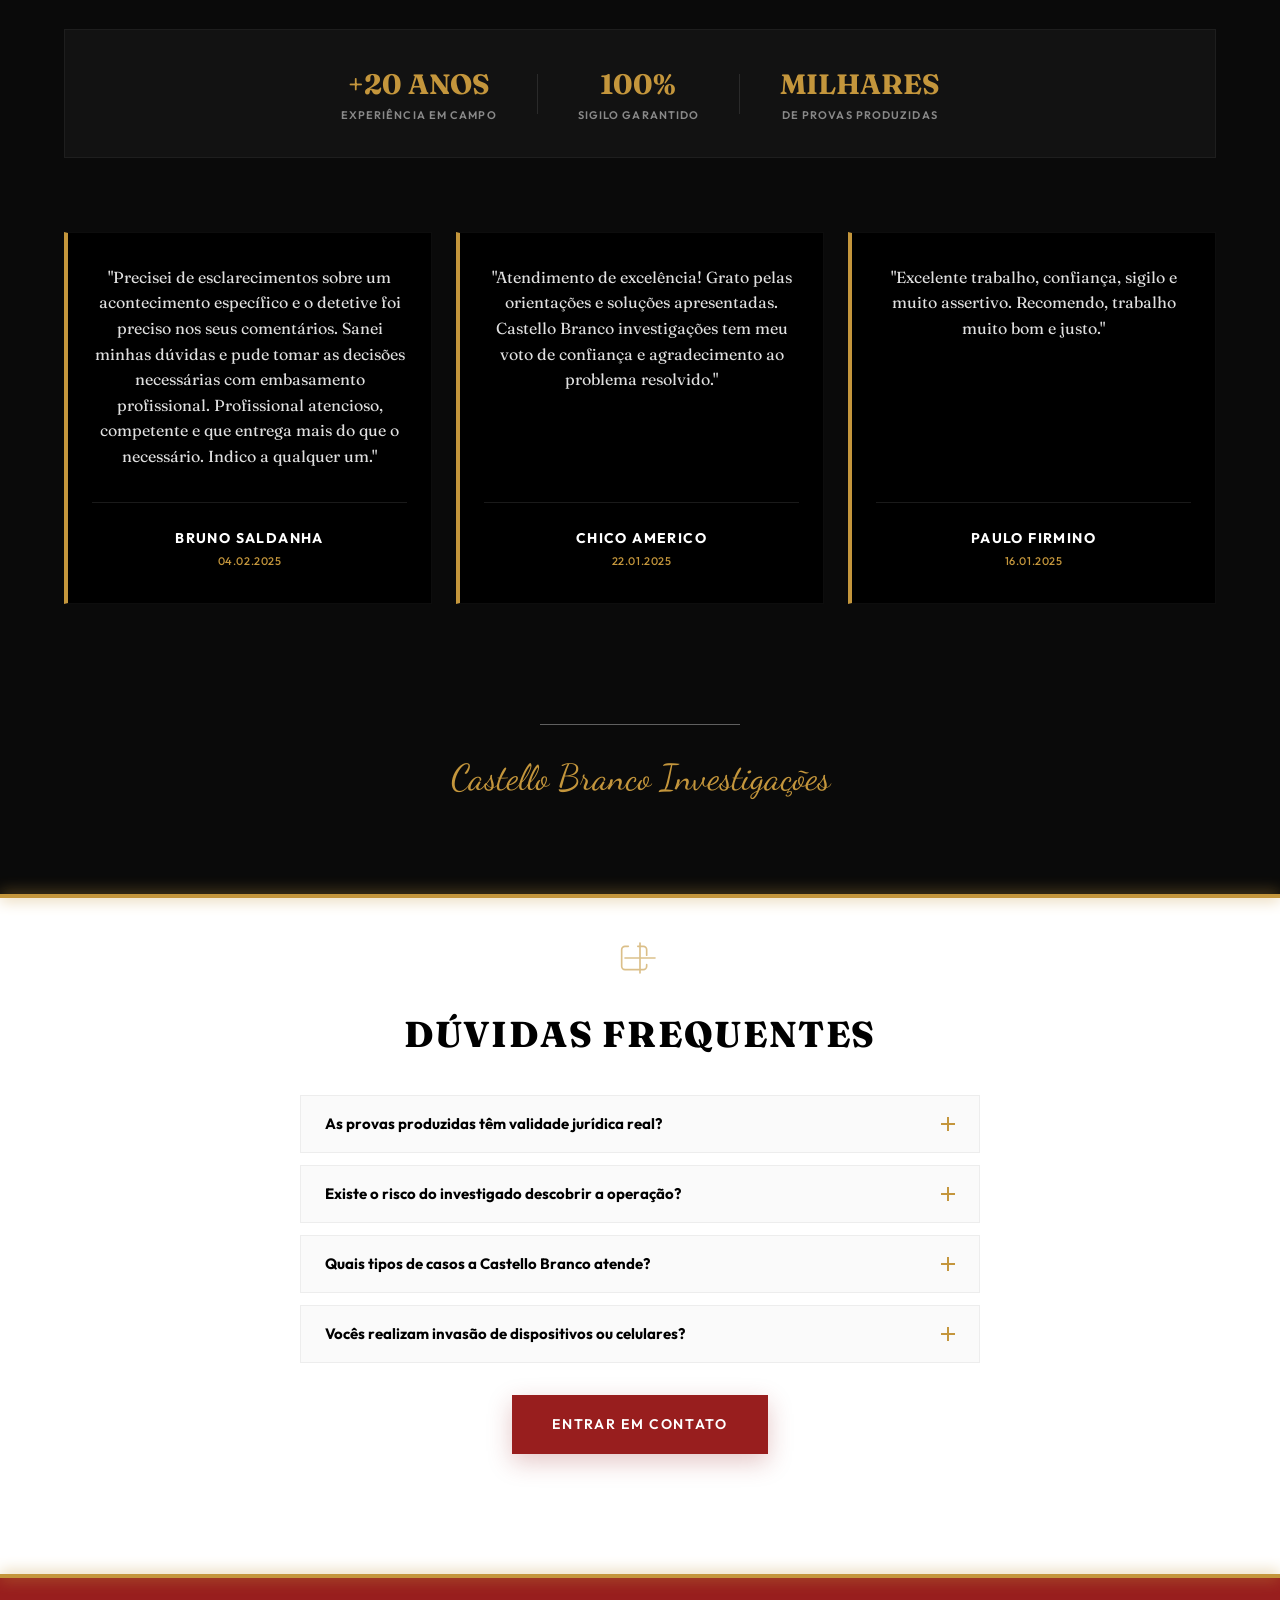
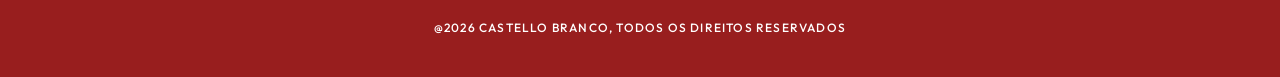
==== commit e37b70f9: "style: adjust mobile stamp position and remove restricted folders from tracking" ====
--- a/index.html
+++ b/index.html
@@ -93,7 +93,7 @@
           <h2 class="solution__title-alt">Inteligência Estratégica na Materialização de Provas</h2>
           
           <p class="solution__description">
-            "No tribunal, a <strong>verdade sem prova não existe</strong>. Atuamos com uma estratégia que materializa os <strong>fatos</strong> que seus argumentos, sozinhos, não conseguem sustentar."
+            "No tribunal, a <strong>verdade sem provas não existe</strong>. Atuamos com uma estratégia que materializa os <strong>fatos</strong> que seus argumentos, sozinhos, não conseguem sustentar."
           </p>
 
           <div class="solution__legal-seal">
@@ -102,7 +102,7 @@
             </div>
             <div class="legal-seal__text">
               <strong>RESPALDO JURÍDICO INTEGRAL</strong>
-              <span>Atuação 100% legal. <em class="legal-seal__disclaimer">Não realizamos invasão de dispositivos.</em></span>
+              <span><em class="legal-seal__disclaimer">Não realizamos invasão de dispositivos.</em></span>
             </div>
           </div>
         </div>
@@ -215,7 +215,7 @@
       <div class="expert-signature reveal">
         <div class="expert-signature__line expert-signature__line--red"></div>
         <div class="expert-signature__content">
-          <span class="expert-signature__name">Dr. Castello Branco</span>
+          <span class="expert-signature__name">Castello Branco Investigações</span>
         </div>
       </div>
     </div>
@@ -243,7 +243,7 @@
             <div class="faq__plus"></div>
           </summary>
           <div class="faq__answer">
-            <p>Sim. Atuamos com consultoria estratégica. O relatório final é estruturado para ser anexado diretamente ao processo judicial, servindo como base para fins jurídicos.</p>
+            <p>Sim. Atuamos com consultoria estratégica. O relatório final é estruturado para ser anexado diretamente ao processo judicial.</p>
           </div>
         </details>
 
--- a/index.css
+++ b/index.css
@@ -845,12 +845,13 @@
   .murder-board__svg { display: none; }
 
   .evidence-card--final .evidence-card__stamp {
-    right: auto !important;
-    left: -25% !important;
-    bottom: 10px !important;
-    font-size: 16px !important; /* Very small font on mobile */
-    padding: 2px 8px !important; /* Minimal padding */
-    transform: rotate(-15deg) !important;
+    right: 10px !important;
+    left: auto !important;
+    top: 10px !important;
+    bottom: auto !important;
+    font-size: 14px !important;
+    padding: 2px 10px !important;
+    transform: rotate(18deg) !important;
   }
 
   .solution__legal-seal {
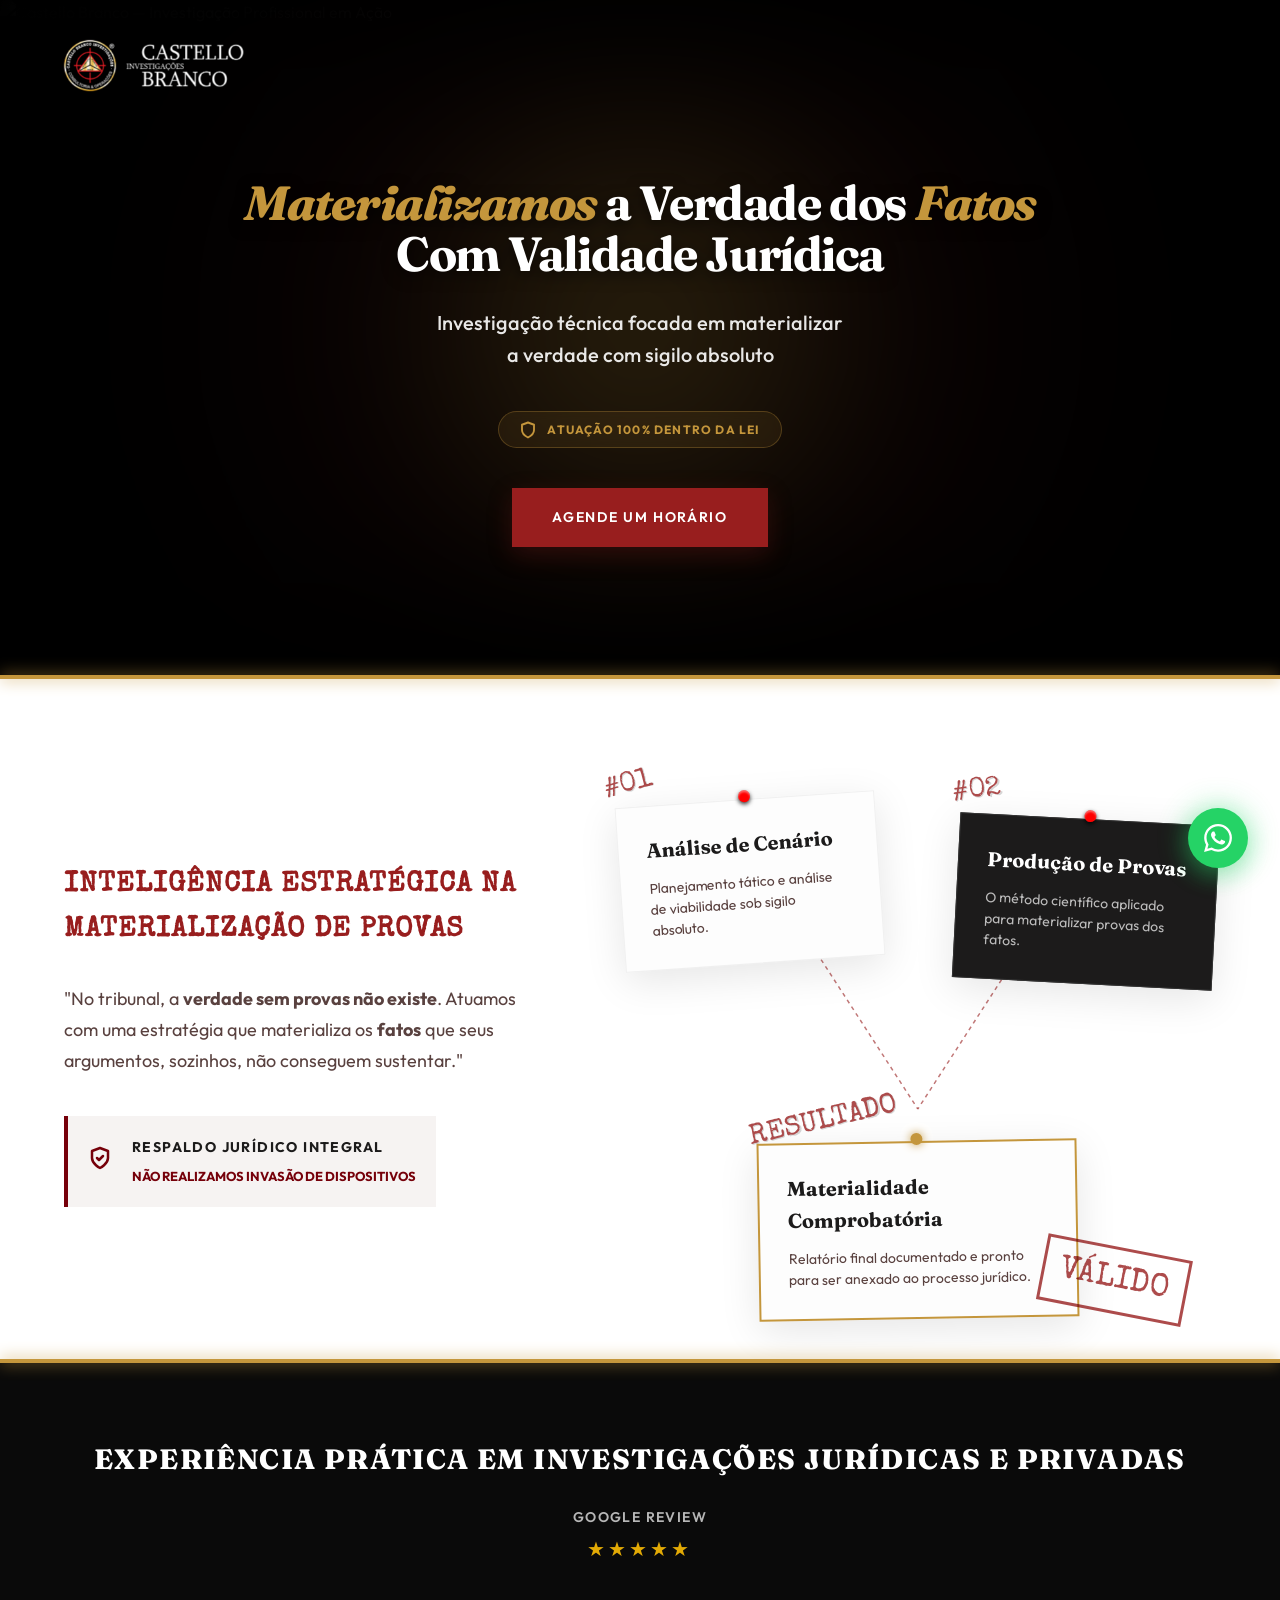
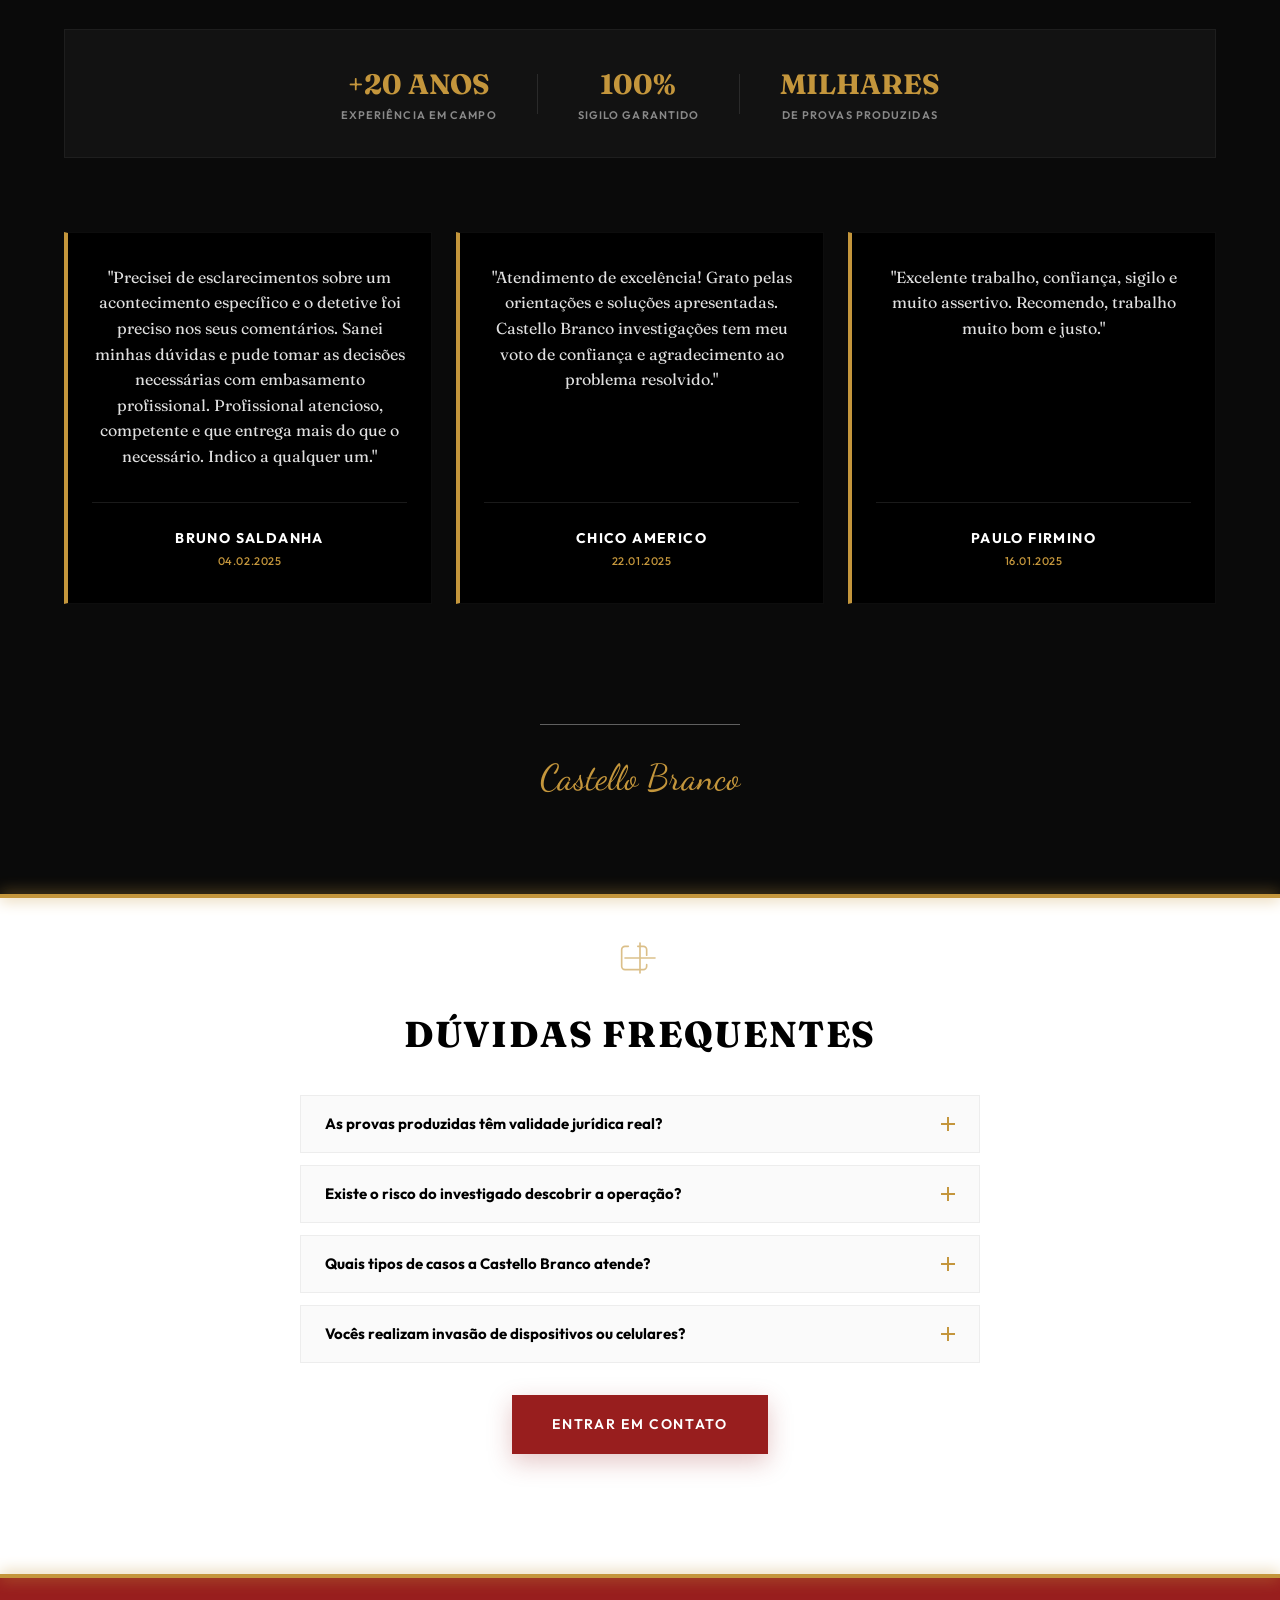
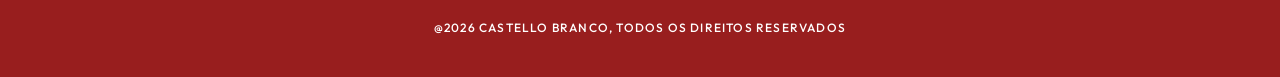
==== commit 7ef365ab: "docs: update page title, signature and legalize text" ====
--- a/index.html
+++ b/index.html
@@ -3,7 +3,7 @@
 <head>
   <meta charset="utf-8" />
   <meta name="viewport" content="width=device-width, initial-scale=1.0" />
-  <title>Castle Branco — Detetive Particular</title>
+  <title>Castelle Branco Investigações</title>
   <meta name="description" content="Castle Branco — Investigações particulares com discrição, precisão e resultados. Detetive particular de alta performance." />
 
   <!-- Google Fonts -->
@@ -102,7 +102,7 @@
             </div>
             <div class="legal-seal__text">
               <strong>RESPALDO JURÍDICO INTEGRAL</strong>
-              <span><em class="legal-seal__disclaimer">Não realizamos invasão de dispositivos.</em></span>
+              <span><em class="legal-seal__disclaimer">NÃO REALIZAMOS INVASÃO DE DISPOSITIVOS</em></span>
             </div>
           </div>
         </div>
@@ -215,7 +215,7 @@
       <div class="expert-signature reveal">
         <div class="expert-signature__line expert-signature__line--red"></div>
         <div class="expert-signature__content">
-          <span class="expert-signature__name">Castello Branco Investigações</span>
+          <span class="expert-signature__name">Castello Branco</span>
         </div>
       </div>
     </div>
